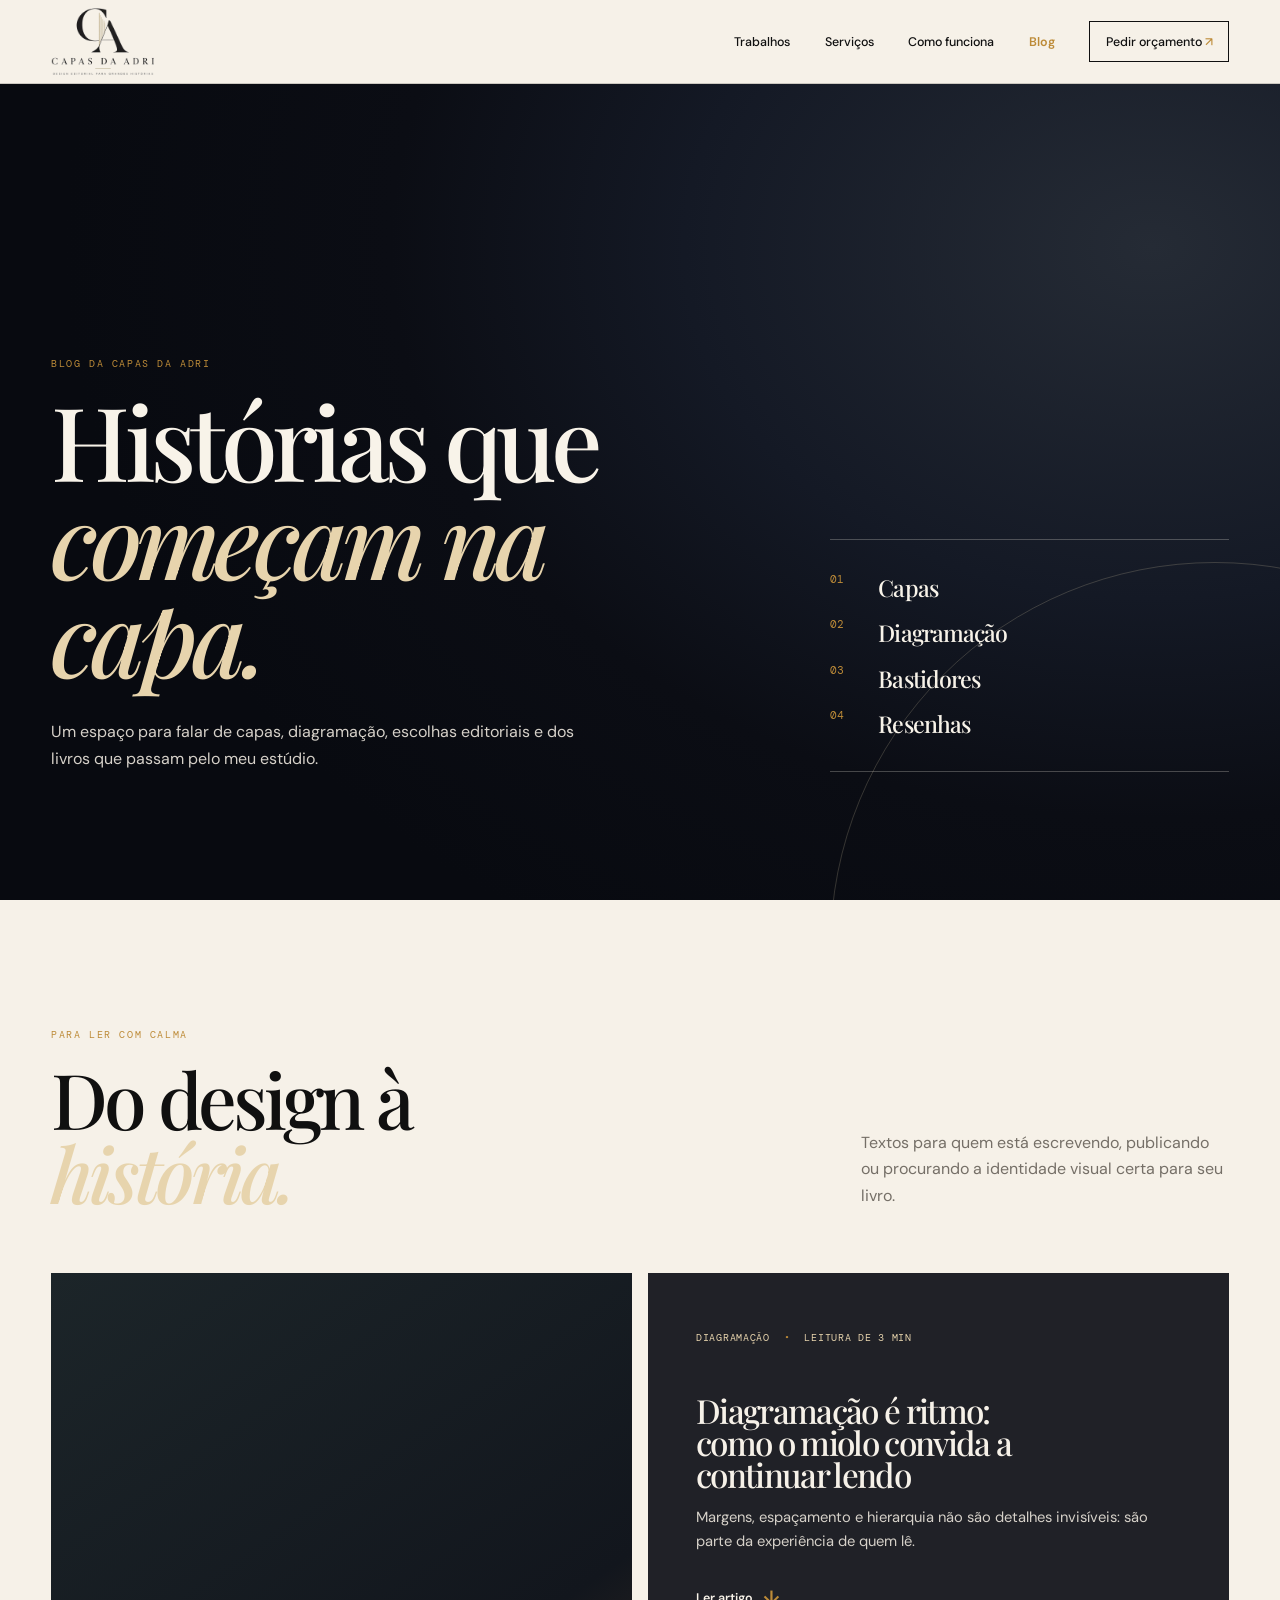
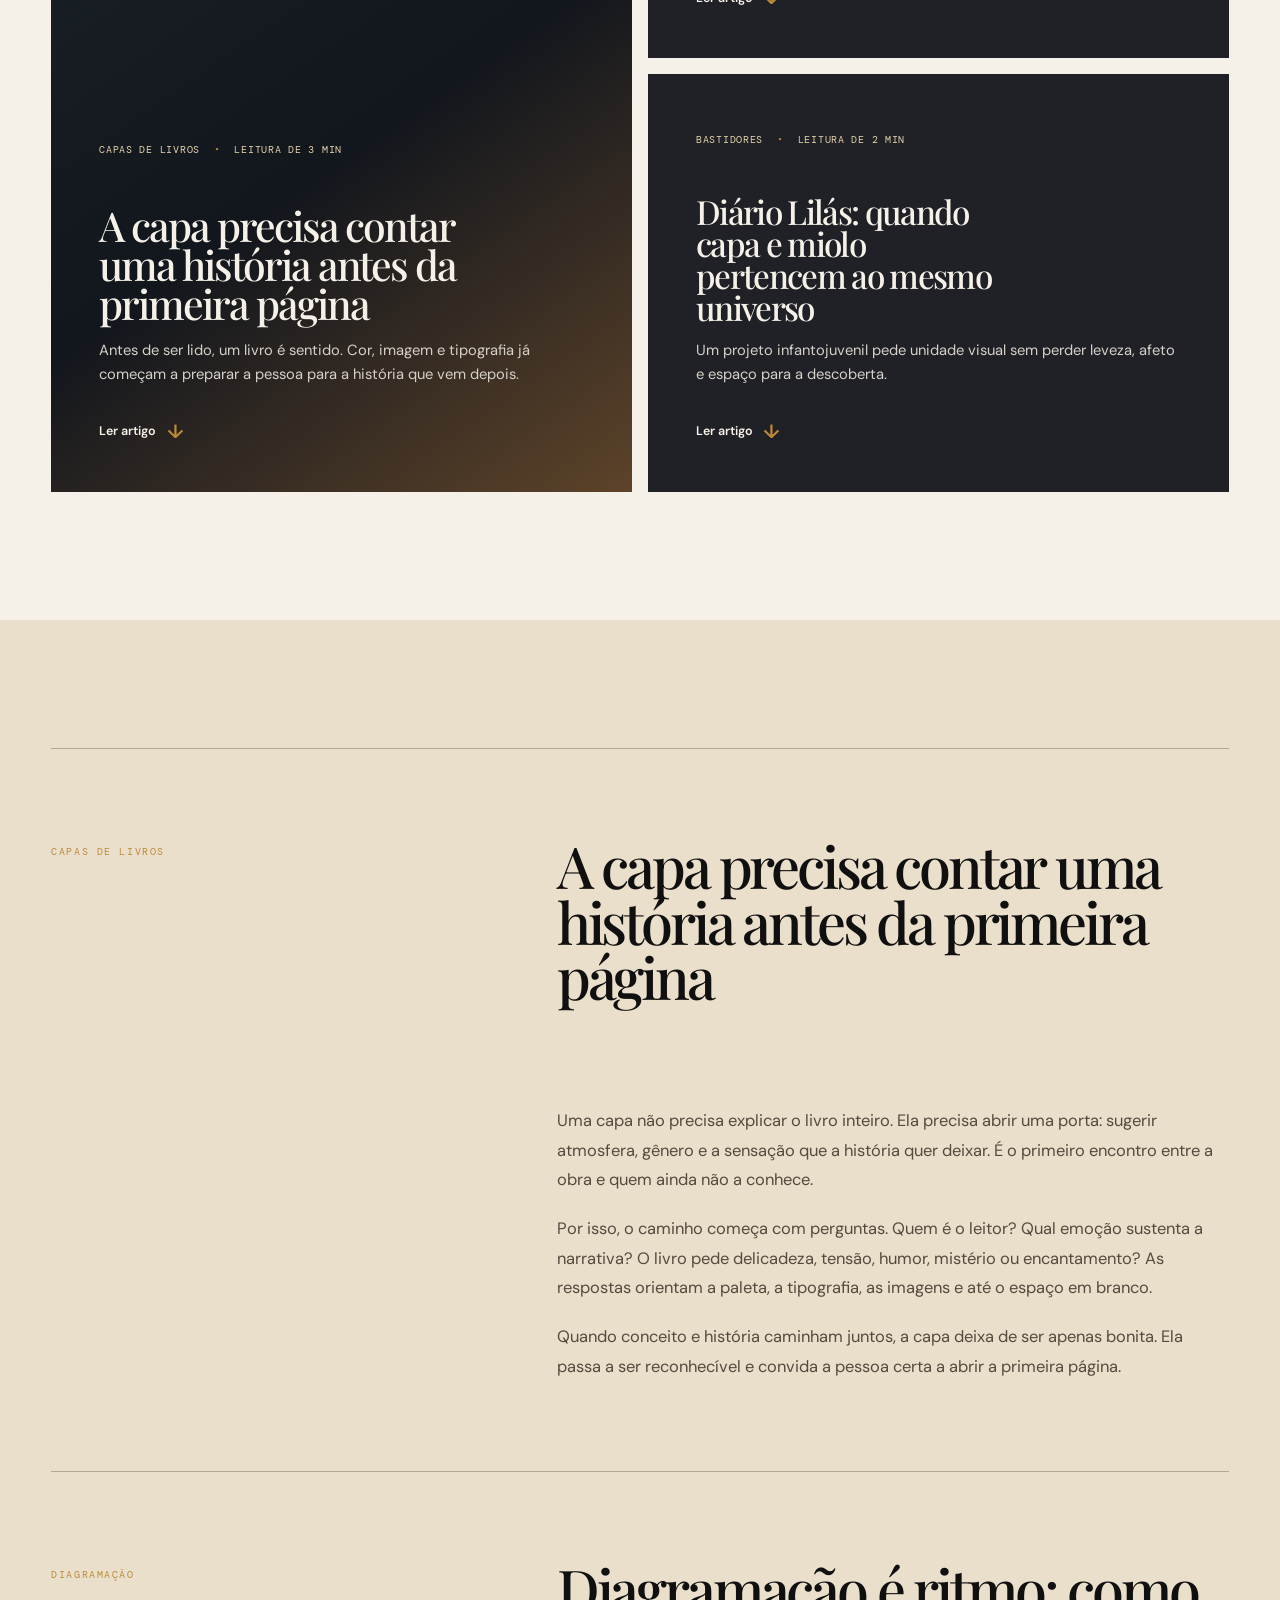
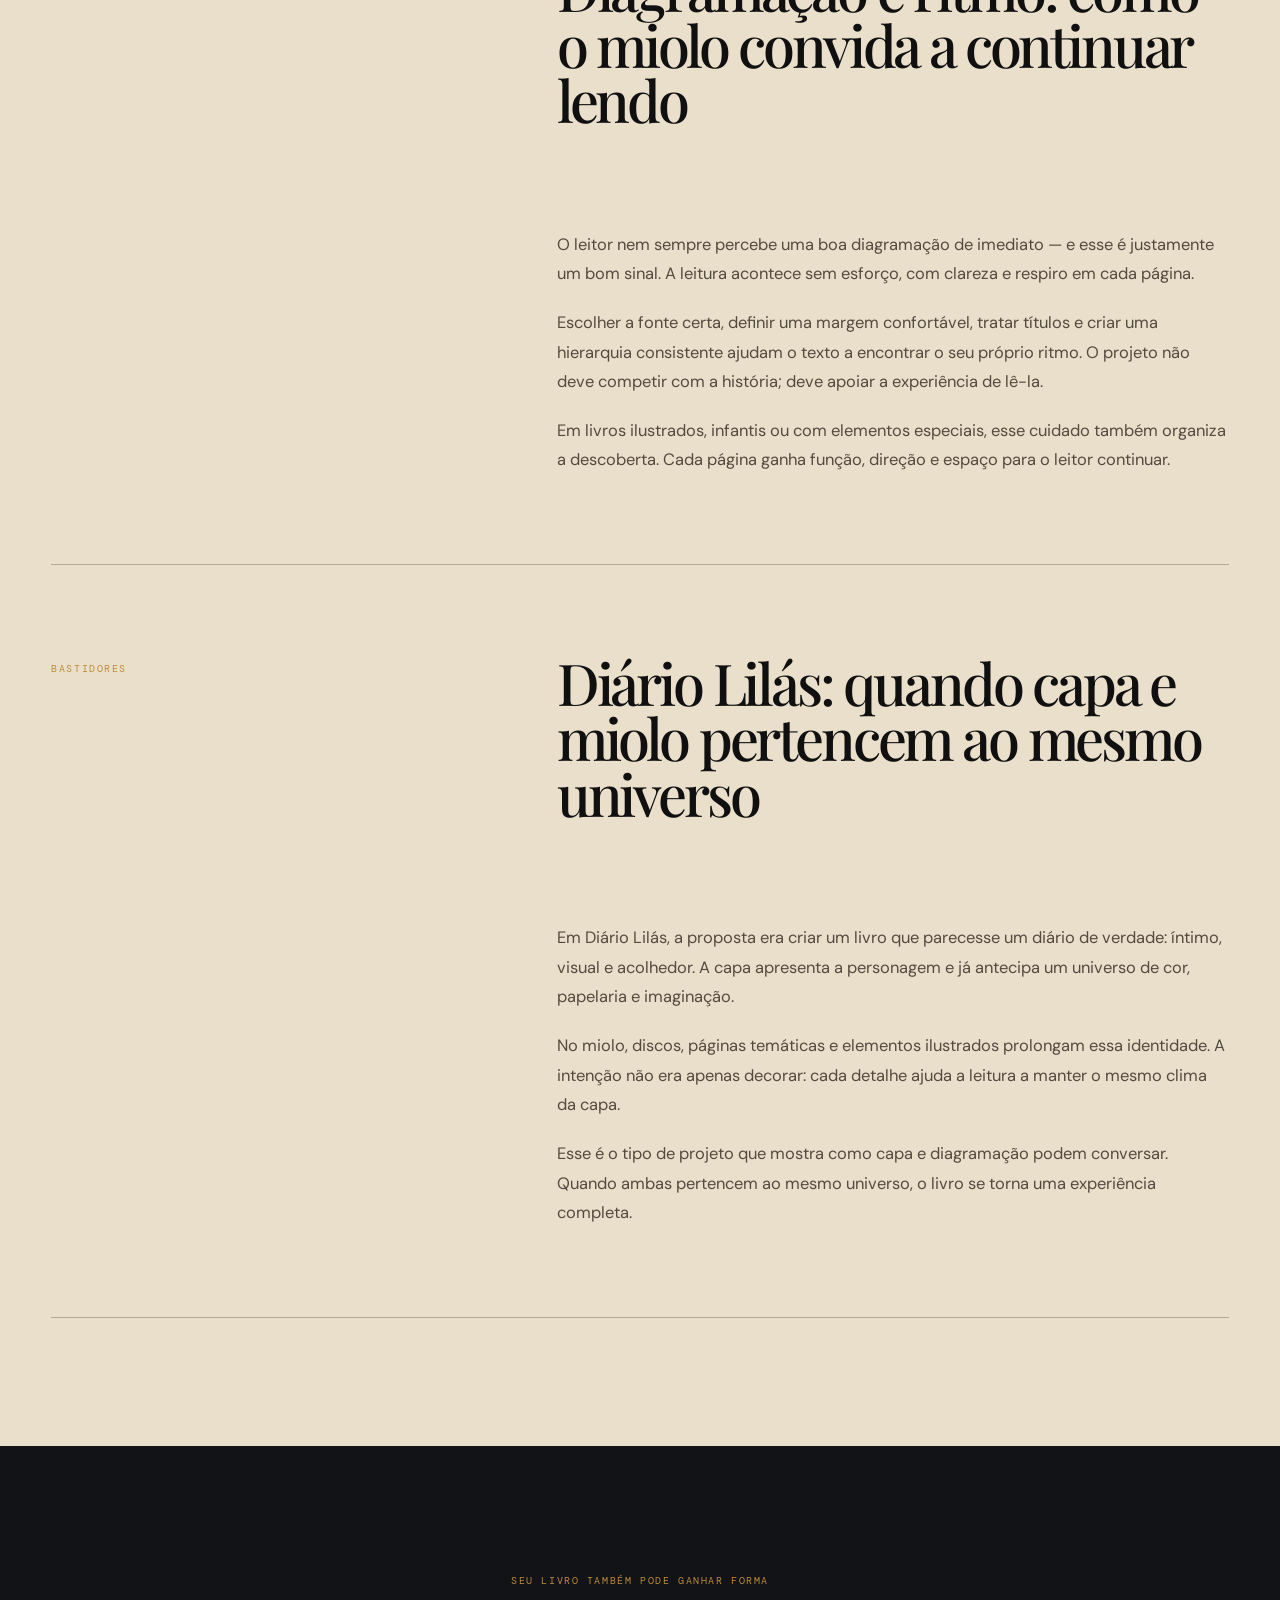
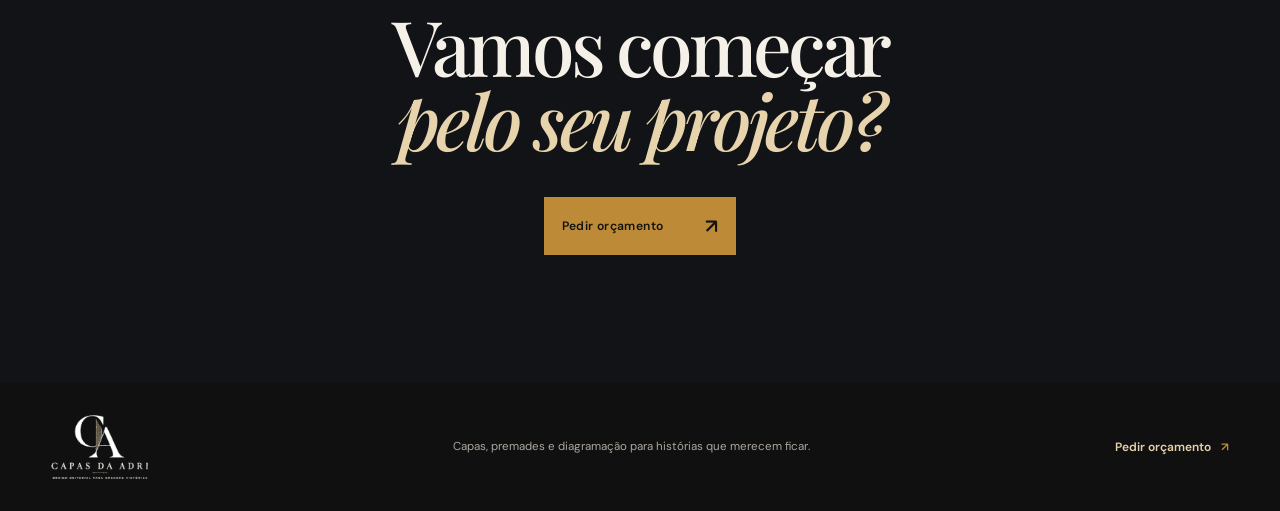
==== blog.html @ 00c47329 "Add files via upload" ====
<!doctype html>
<html lang="pt-BR">
  <head>
    <meta charset="UTF-8" />
    <meta name="viewport" content="width=device-width, initial-scale=1.0" />
    <meta name="description" content="Blog da Capas da Adri: capas de livros, diagramação editorial, bastidores de projetos e leituras para autores independentes." />
    <meta name="robots" content="index,follow,max-image-preview:large" />
    <link rel="canonical" href="https://capas-da-adri-portfolio.adrianevalerioborges.chatgpt.site/blog.html" />
    <meta property="og:type" content="website" />
    <meta property="og:locale" content="pt_BR" />
    <meta property="og:site_name" content="Capas da Adri" />
    <meta property="og:title" content="Blog da Capas da Adri | Capas, diagramação e bastidores" />
    <meta property="og:description" content="Textos sobre design editorial, capas de livros, diagramação e os bastidores de histórias que ganharam forma." />
    <meta property="og:url" content="https://capas-da-adri-portfolio.adrianevalerioborges.chatgpt.site/blog.html" />
    <meta name="theme-color" content="#0B0C11" />
    <title>Blog da Capas da Adri | Capas, diagramação e bastidores</title>
    <link rel="preconnect" href="https://fonts.googleapis.com" />
    <link rel="preconnect" href="https://fonts.gstatic.com" crossorigin />
    <link href="https://fonts.googleapis.com/css2?family=DM+Mono:wght@400;500&family=DM+Sans:opsz,wght@9..40,400;9..40,500;9..40,600&family=Playfair+Display:ital,wght@0,500;0,600;0,700;1,500;1,600&display=swap" rel="stylesheet" />
    <link rel="stylesheet" href="styles.css" />
    <link rel="stylesheet" href="blog.css" />
    <script type="application/ld+json">
      {
        "@context": "https://schema.org",
        "@type": "Blog",
        "name": "Blog da Capas da Adri",
        "url": "https://capas-da-adri-portfolio.adrianevalerioborges.chatgpt.site/blog.html",
        "description": "Capas de livros, diagramação editorial, bastidores e leituras para autores independentes.",
        "blogPost": [
          {"@type": "BlogPosting", "headline": "A capa precisa contar uma história antes da primeira página", "url": "https://capas-da-adri-portfolio.adrianevalerioborges.chatgpt.site/blog.html#artigo-capa"},
          {"@type": "BlogPosting", "headline": "Diagramação é ritmo: como o miolo convida a continuar lendo", "url": "https://capas-da-adri-portfolio.adrianevalerioborges.chatgpt.site/blog.html#artigo-diagramacao"},
          {"@type": "BlogPosting", "headline": "Diário Lilás: quando capa e miolo pertencem ao mesmo universo", "url": "https://capas-da-adri-portfolio.adrianevalerioborges.chatgpt.site/blog.html#artigo-diario-lilas"}
        ]
      }
    </script>
  </head>
  <body>
    <a class="skip-link" href="#conteudo">Ir para o conteúdo</a>
    <header class="site-header">
      <a class="brand brand-logo" href="index.html#inicio" aria-label="Capas da Adri, início"><img src="assets/logo-capas-da-adri.png" alt="Capas da Adri — design editorial para grandes histórias" /></a>
      <button class="menu-toggle" aria-label="Abrir menu" aria-expanded="false">Menu <span></span></button>
      <nav class="main-nav" aria-label="Navegação principal">
        <a href="index.html#trabalhos">Trabalhos</a>
        <a href="index.html#servicos">Serviços</a>
        <a href="index.html#processo">Como funciona</a>
        <a href="blog.html" aria-current="page">Blog</a>
        <a class="nav-cta" href="index.html#orcamento">Pedir orçamento <i>↗</i></a>
      </nav>
    </header>

    <main id="conteudo">
      <section class="blog-hero" aria-labelledby="blog-title">
        <div class="blog-hero-copy">
          <p class="eyebrow">Blog da Capas da Adri</p>
          <h1 id="blog-title">Histórias que<br /><em>começam na capa.</em></h1>
          <p>Um espaço para falar de capas, diagramação, escolhas editoriais e dos livros que passam pelo meu estúdio.</p>
        </div>
        <aside class="blog-note" aria-label="Temas do blog">
          <span>01</span><b>Capas</b>
          <span>02</span><b>Diagramação</b>
          <span>03</span><b>Bastidores</b>
          <span>04</span><b>Resenhas</b>
        </aside>
      </section>

      <section class="post-list" aria-labelledby="leitura-title">
        <div class="blog-section-head">
          <div>
            <p class="eyebrow">Para ler com calma</p>
            <h2 id="leitura-title">Do design à<br /><em>história.</em></h2>
          </div>
          <p>Textos para quem está escrevendo, publicando ou procurando a identidade visual certa para seu livro.</p>
        </div>

        <div class="post-grid">
          <article class="post-card post-card-featured">
            <p class="post-meta">Capas de livros <span>•</span> Leitura de 3 min</p>
            <h3>A capa precisa contar uma história antes da primeira página</h3>
            <p>Antes de ser lido, um livro é sentido. Cor, imagem e tipografia já começam a preparar a pessoa para a história que vem depois.</p>
            <a href="#artigo-capa">Ler artigo <span>↓</span></a>
          </article>
          <article class="post-card">
            <p class="post-meta">Diagramação <span>•</span> Leitura de 3 min</p>
            <h3>Diagramação é ritmo: como o miolo convida a continuar lendo</h3>
            <p>Margens, espaçamento e hierarquia não são detalhes invisíveis: são parte da experiência de quem lê.</p>
            <a href="#artigo-diagramacao">Ler artigo <span>↓</span></a>
          </article>
          <article class="post-card">
            <p class="post-meta">Bastidores <span>•</span> Leitura de 2 min</p>
            <h3>Diário Lilás: quando capa e miolo pertencem ao mesmo universo</h3>
            <p>Um projeto infantojuvenil pede unidade visual sem perder leveza, afeto e espaço para a descoberta.</p>
            <a href="#artigo-diario-lilas">Ler artigo <span>↓</span></a>
          </article>
        </div>
      </section>

      <section class="article-stack" aria-label="Artigos completos">
        <article class="reading-article" id="artigo-capa">
          <p class="eyebrow">Capas de livros</p>
          <h2>A capa precisa contar uma história antes da primeira página</h2>
          <div class="article-body">
            <p>Uma capa não precisa explicar o livro inteiro. Ela precisa abrir uma porta: sugerir atmosfera, gênero e a sensação que a história quer deixar. É o primeiro encontro entre a obra e quem ainda não a conhece.</p>
            <p>Por isso, o caminho começa com perguntas. Quem é o leitor? Qual emoção sustenta a narrativa? O livro pede delicadeza, tensão, humor, mistério ou encantamento? As respostas orientam a paleta, a tipografia, as imagens e até o espaço em branco.</p>
            <p>Quando conceito e história caminham juntos, a capa deixa de ser apenas bonita. Ela passa a ser reconhecível e convida a pessoa certa a abrir a primeira página.</p>
          </div>
        </article>

        <article class="reading-article" id="artigo-diagramacao">
          <p class="eyebrow">Diagramação</p>
          <h2>Diagramação é ritmo: como o miolo convida a continuar lendo</h2>
          <div class="article-body">
            <p>O leitor nem sempre percebe uma boa diagramação de imediato — e esse é justamente um bom sinal. A leitura acontece sem esforço, com clareza e respiro em cada página.</p>
            <p>Escolher a fonte certa, definir uma margem confortável, tratar títulos e criar uma hierarquia consistente ajudam o texto a encontrar o seu próprio ritmo. O projeto não deve competir com a história; deve apoiar a experiência de lê-la.</p>
            <p>Em livros ilustrados, infantis ou com elementos especiais, esse cuidado também organiza a descoberta. Cada página ganha função, direção e espaço para o leitor continuar.</p>
          </div>
        </article>

        <article class="reading-article" id="artigo-diario-lilas">
          <p class="eyebrow">Bastidores</p>
          <h2>Diário Lilás: quando capa e miolo pertencem ao mesmo universo</h2>
          <div class="article-body">
            <p>Em Diário Lilás, a proposta era criar um livro que parecesse um diário de verdade: íntimo, visual e acolhedor. A capa apresenta a personagem e já antecipa um universo de cor, papelaria e imaginação.</p>
            <p>No miolo, discos, páginas temáticas e elementos ilustrados prolongam essa identidade. A intenção não era apenas decorar: cada detalhe ajuda a leitura a manter o mesmo clima da capa.</p>
            <p>Esse é o tipo de projeto que mostra como capa e diagramação podem conversar. Quando ambas pertencem ao mesmo universo, o livro se torna uma experiência completa.</p>
          </div>
        </article>
      </section>

      <section class="blog-cta">
        <p class="eyebrow">Seu livro também pode ganhar forma</p>
        <h2>Vamos começar<br /><em>pelo seu projeto?</em></h2>
        <a class="button button-gold" href="index.html#orcamento">Pedir orçamento <span>↗</span></a>
      </section>
    </main>

    <footer><a class="brand brand-logo brand-logo-footer" href="index.html#inicio" aria-label="Capas da Adri, início"><img src="assets/logo-capas-da-adri-footer.png" alt="Capas da Adri — design editorial para grandes histórias" /></a><p>Capas, premades e diagramação para histórias que merecem ficar.</p><a href="index.html#orcamento">Pedir orçamento <span>↗</span></a></footer>
    <script src="blog.js"></script>
  </body>
</html>
---- styles.css ----
:root{--ink:#101010;--paper:#f6f1e8;--gold:#bd8b38;--gold-pale:#e7d4ad;--muted:#756f67;--line:rgba(16,16,16,.18);--serif:"Playfair Display",Georgia,serif;--sans:"DM Sans",Arial,sans-serif;--mono:"DM Mono",monospace}*{box-sizing:border-box}html{scroll-behavior:smooth}body{margin:0;background:var(--paper);color:var(--ink);font-family:var(--sans)}button,input,textarea,select{font:inherit}button{cursor:pointer}.skip-link{position:fixed;left:1rem;top:-5rem;background:var(--ink);color:#fff;padding:.8rem;z-index:20}.skip-link:focus{top:1rem}.site-header{height:84px;padding:0 clamp(1.25rem,4vw,4.5rem);border-bottom:1px solid var(--line);display:flex;align-items:center;justify-content:space-between;position:relative;z-index:10;background:var(--paper)}.brand{color:inherit;text-decoration:none;display:flex;align-items:center;gap:.75rem;font-size:.76rem;font-weight:600;letter-spacing:.09em;text-transform:uppercase}.brand-mark{font-family:var(--serif);font-size:1.65rem;letter-spacing:-.12em;line-height:1}.brand-mark span{color:var(--gold);font-family:var(--sans);font-size:.65em;vertical-align:middle;margin:0 .03em}.main-nav{display:flex;align-items:center;gap:clamp(1rem,2.7vw,3rem)}.main-nav>a{color:inherit;text-decoration:none;font-size:.78rem;font-weight:500}.main-nav .nav-cta{padding:.7rem .95rem;border:1px solid var(--ink)}.nav-cta i{font-style:normal;color:var(--gold)}.menu-toggle{display:none;border:0;background:none;font-size:.75rem;font-weight:600;letter-spacing:.08em;text-transform:uppercase}.hero{min-height:calc(100vh - 84px);position:relative;display:grid;grid-template-columns:minmax(0,1.03fr) minmax(440px,.97fr);overflow:hidden;background:#1b1b1a;color:#f8f3e9}.hero:before{content:"";position:absolute;width:70vw;height:70vw;border:1px solid rgba(231,212,173,.24);border-radius:50%;right:-27vw;top:-28vw}.hero-copy{padding:clamp(5rem,11vw,10rem) clamp(1.25rem,4vw,4.5rem) 5.5rem;position:relative;z-index:2}.eyebrow{font-family:var(--mono);font-size:.62rem;letter-spacing:.16em;text-transform:uppercase;margin:0 0 1.3rem;color:var(--gold)}h1,h2{font-family:var(--serif);font-weight:500;letter-spacing:-.055em;line-height:.96;margin:0}h1{font-size:clamp(3.4rem,7.2vw,7.7rem)}h1 em,h2 em{font-weight:500;color:var(--gold-pale)}.hero-text{max-width:32rem;line-height:1.65;font-size:1rem;color:#d6d1c9;margin:2.1rem 0}.hero-actions{display:flex;gap:1.5rem;align-items:center;flex-wrap:wrap}.button{display:inline-flex;align-items:center;gap:2.6rem;text-decoration:none;border:0;padding:1rem 1.1rem;font-size:.76rem;font-weight:600;letter-spacing:.03em}.button-gold{background:var(--gold);color:#15130f}.button span{font-size:1.25rem}.text-link{color:inherit;text-decoration:none;font-size:.76rem;font-weight:600}.text-link span{color:var(--gold);padding-left:.55rem}.hero-proof{display:flex;gap:1.25rem;flex-wrap:wrap;position:absolute;bottom:2rem;font-family:var(--mono);font-size:.59rem;color:#aaa39a;text-transform:uppercase;letter-spacing:.06em}.hero-proof span:before{content:"•";color:var(--gold);margin-right:.35rem}.hero-art{position:relative;min-height:600px}.sun-stamp{position:absolute;border:1px solid rgba(231,212,173,.45);color:var(--gold-pale);border-radius:50%;width:9rem;height:9rem;right:12%;top:15%;display:grid;place-content:center;text-align:center;font-family:var(--mono);font-size:.58rem;letter-spacing:.14em;line-height:1.65;transform:rotate(15deg)}.sun-stamp b{color:var(--gold);font-size:1.1rem}.hero-book{width:clamp(155px,18vw,240px);aspect-ratio:2/3.08;position:absolute;box-shadow:20px 28px 40px rgba(0,0,0,.37);padding:1.3rem;display:flex;flex-direction:column;z-index:1}.hero-book b{font-family:var(--serif);font-size:clamp(1.4rem,2.6vw,2.5rem);font-weight:500;line-height:.9;letter-spacing:-.08em}.hero-book b i{font-weight:500}.hero-book small,.hero-book span{font-family:var(--mono);font-size:.42rem;letter-spacing:.08em}.hero-book span{margin-top:auto}.book-hush{right:34%;top:11%;background:linear-gradient(145deg,#5d3e2d,#17110f 55%,#8c6750);color:#eadfce;transform:rotate(9deg);z-index:0}.book-hush b{margin-top:30%}.book-hush i{color:#d7ab72}.book-memory{right:5%;top:27%;background:linear-gradient(#8dd2d5 0 40%,#2d8395 40% 63%,#1d536e 63%);color:#f9f0cf;transform:rotate(-5deg)}.book-memory b{color:#f2bd40;margin-top:13%;font-size:clamp(1.45rem,2.8vw,2.75rem)}.book-memory b:first-line{color:#245a97}.book-lilas{right:46%;top:48%;background:radial-gradient(circle at 80% 16%,#fff8de 0 1%,transparent 1.5%),linear-gradient(135deg,#c693b3,#8c5e8d);color:#fff6e4;transform:rotate(-12deg)}.book-lilas b{margin-top:36%;color:#fff6d3}.book-lilas i{color:#f7d558}.scroll-cue{position:absolute;left:clamp(1.25rem,4vw,4.5rem);bottom:1.8rem;color:#c7c0b6;text-decoration:none;font-family:var(--mono);font-size:.55rem;letter-spacing:.1em}.scroll-cue span{color:var(--gold);font-size:1.15rem;padding-left:.5rem}.gallery-section,.services-section,.process-section,.quote-section{padding:clamp(5rem,10vw,10rem) clamp(1.25rem,4vw,4.5rem)}.section-head{display:flex;justify-content:space-between;gap:2rem;align-items:flex-end;margin-bottom:4rem}.section-head h2,.services-intro h2,.process-section h2,.quote-copy h2{font-size:clamp(3rem,6vw,6.4rem)}.section-head>p{max-width:21rem;line-height:1.55;color:var(--muted);font-size:.92rem;margin:0 1rem 0 0}.filters{display:flex;border-bottom:1px solid var(--line);gap:clamp(1rem,3vw,3rem);overflow-x:auto;margin-bottom:2rem}.filter{border:0;background:transparent;color:#716b63;font-size:.75rem;padding:0 0 1rem;white-space:nowrap;border-bottom:2px solid transparent}.filter span{font-family:var(--mono);font-size:.56rem;margin-left:.4rem;color:var(--gold)}.filter.is-active{color:var(--ink);border-color:var(--gold);font-weight:600}.work-grid{display:grid;grid-template-columns:repeat(3,1fr);gap:clamp(1rem,2vw,2rem)}.work-card{margin:0;min-width:0;transition:opacity .25s,transform .25s}.work-card.hidden{display:none}.work-card.wide{grid-column:span 2}.cover-scene{aspect-ratio:1/.9;position:relative;overflow:hidden;isolation:isolate}.wide .cover-scene{aspect-ratio:1.9/1}.cover-scene:after{content:"";position:absolute;inset:0;background:linear-gradient(110deg,rgba(255,255,255,.12),transparent 30%,rgba(0,0,0,.18));pointer-events:none}.cover-type,.rain-title,.serra-title,.lines-title{position:absolute;z-index:1}.memory-scene{background:linear-gradient(#a4dce2 0 37%,#408da0 38% 55%,#17617b 56%);padding:clamp(1.3rem,4vw,4rem)}.memory-scene:before{content:"";position:absolute;width:110%;height:35%;background:repeating-linear-gradient(175deg,rgba(255,255,255,.3) 0 2px,transparent 2px 13px);left:-4%;top:45%;transform:skewY(-3deg)}.memory-scene .cover-type{top:12%;left:11%;color:#ffc343}.memory-scene strong,.memory-scene em{display:block;font-family:var(--serif);font-size:clamp(2rem,5vw,5.2rem);line-height:.76;letter-spacing:-.07em}.memory-scene strong{color:#296395}.memory-scene em{font-style:italic}.memory-scene small{display:block;margin-top:1rem;color:#fff6d5;font-family:var(--mono);font-size:.43rem;letter-spacing:.1em}.lilas-scene{background:linear-gradient(145deg,#d6b5ca,#b97ca8 50%,#795376);color:#fff8dd}.lilas-scene .cover-type{top:34%;left:10%}.lilas-scene strong,.lilas-scene em{display:block;font-family:var(--serif);font-size:clamp(2rem,4.2vw,3.8rem);line-height:.75;letter-spacing:-.07em}.lilas-scene em{color:#f4d75b}.lilas-scene small{display:block;font-family:var(--mono);font-size:.42rem;margin-top:.9rem;letter-spacing:.07em}.flower{position:absolute;color:#f7e4b1;font-size:clamp(3rem,7vw,7rem);z-index:0}.f1{right:4%;top:5%;transform:rotate(24deg)}.f2{left:-5%;bottom:-12%;color:#dfb7dc}.rain-scene{background:radial-gradient(circle at 72% 18%,#d9b77d 0 1%,transparent 28%),linear-gradient(150deg,#112c30,#395d59 50%,#0c1d26);color:#f6ebd0}.rain-scene:before{content:"";position:absolute;inset:-30% 20% -10%;background:repeating-linear-gradient(105deg,transparent 0 10px,rgba(212,233,225,.3) 11px 12px,transparent 13px 20px);transform:rotate(12deg)}.rain-title{left:11%;top:36%;font-family:var(--serif);font-size:clamp(2rem,4vw,3.9rem);line-height:.78;letter-spacing:-.07em}.rain-title i{color:#d5ad65}.rain-title small,.serra-title small,.lines-title small{display:block;font-family:var(--mono);font-size:.42rem;letter-spacing:.1em;margin-top:1rem}.serra-scene{background:linear-gradient(#e2a06c,#c87361 45%,#80455d);color:#fae5be}.mountain{position:absolute;bottom:-11%;width:85%;height:67%;background:#382b41;clip-path:polygon(0 100%,53% 0,100% 100%)}.m1{left:-26%}.m2{right:-23%;height:59%;background:#543148}.serra-title{left:10%;top:17%;font-family:var(--serif);font-size:clamp(2rem,4vw,3.9rem);line-height:.79;letter-spacing:-.07em}.serra-title i{color:#f6c65a}.pages-scene{background:#d5cab9;padding:13% 9%;display:flex;gap:4%;align-items:center}.page{background:#f9f7f0;box-shadow:0 10px 20px rgba(65,51,37,.2);height:77%;width:48%;padding:12%;position:relative;z-index:1}.page:after{content:"";position:absolute;left:12%;right:12%;bottom:12%;height:1px;background:#c8bda9;box-shadow:0 -14px #d7cebe,0 -28px #d7cebe,0 -42px #d7cebe}.page-one b{font-family:var(--serif);font-size:clamp(1.7rem,3.3vw,3.2rem);color:var(--gold)}.page-one span{font-family:var(--serif);font-size:clamp(1rem,2vw,1.8rem);display:block;margin-top:1rem;line-height:.9}.page-two{transform:translateY(7%);display:flex;flex-direction:column}.page-two i{font-family:var(--serif);font-size:clamp(.9rem,1.7vw,1.4rem);line-height:1.1}.page-two small{margin-top:auto;font-family:var(--mono);font-size:.38rem;letter-spacing:.1em}.lines-scene{background:#e7d8ce;color:#5b2630}.lines-scene:before{content:"";position:absolute;inset:0;background:repeating-linear-gradient(0deg,transparent 0 24px,rgba(107,53,62,.28) 25px 26px);transform:rotate(-7deg) scale(1.2)}.line-bloom{position:absolute;right:7%;top:4%;font-size:clamp(5rem,11vw,10rem);z-index:1;color:#c08b8d}.lines-title{left:11%;top:34%;font-family:var(--serif);font-size:clamp(2rem,4vw,3.9rem);line-height:.76;letter-spacing:-.07em}.lines-title i{color:#a15e65}.work-meta{display:flex;justify-content:space-between;gap:1rem;padding:.95rem 0 0}.work-meta span{font-family:var(--mono);font-size:.55rem;text-transform:uppercase;letter-spacing:.08em;color:var(--gold)}.work-meta h3{font-family:var(--serif);font-size:1.32rem;font-weight:500;letter-spacing:-.04em;margin:.35rem 0 0}.round-arrow{border:1px solid var(--line);border-radius:50%;background:transparent;width:2.25rem;height:2.25rem;font-size:1rem;transition:.2s}.work-card:hover .round-arrow{background:var(--gold);border-color:var(--gold);transform:translate(2px,-2px)}.services-section{background:#201f1d;color:#f6f1e8;display:grid;grid-template-columns:.86fr 1.14fr;gap:clamp(3rem,8vw,9rem)}.services-intro>p:last-child{max-width:22rem;line-height:1.65;color:#c4bdb3}.service-list{border-top:1px solid rgba(246,241,232,.25)}.service-item{border-bottom:1px solid rgba(246,241,232,.25)}.service-toggle{width:100%;display:grid;grid-template-columns:2.5rem 1fr 2rem;gap:1rem;align-items:center;text-align:left;padding:1.8rem 0;background:transparent;border:0;color:inherit}.service-number{font-family:var(--mono);font-size:.6rem;color:var(--gold)}.service-toggle b{display:block;font-family:var(--serif);font-size:clamp(1.5rem,2.5vw,2.4rem);font-weight:500;letter-spacing:-.05em}.service-toggle small{display:block;color:#aaa39a;font-size:.76rem;margin-top:.35rem}.service-toggle i{font-style:normal;font-size:1.5rem;color:var(--gold);justify-self:end;transition:transform .25s}.is-open .service-toggle i{transform:rotate(45deg)}.service-detail{display:grid;grid-template-columns:1fr auto;gap:2rem;padding:0 0 1.8rem 3.5rem;max-height:0;overflow:hidden;opacity:0;transition:max-height .35s,opacity .3s,padding .3s}.is-open .service-detail{max-height:180px;opacity:1}.service-detail p{margin:0;line-height:1.55;color:#c4bdb3;font-size:.85rem}.service-detail a{color:var(--gold-pale);font-size:.73rem;font-weight:600;text-decoration:none;white-space:nowrap}.process-section{background:var(--gold-pale)}.process-section h2 em{color:#775426}.process-list{list-style:none;margin:4rem 0 0;padding:0;display:grid;grid-template-columns:repeat(4,1fr);border-top:1px solid rgba(61,41,18,.35)}.process-list li{padding:1.4rem 1.2rem 0 0;min-height:14rem;border-right:1px solid rgba(61,41,18,.25)}.process-list li:not(:first-child){padding-left:1.2rem}.process-list li:last-child{border-right:0}.process-list span{font-family:var(--mono);font-size:.58rem;color:#805d2e}.process-list b{display:block;font-family:var(--serif);font-size:1.45rem;font-weight:500;letter-spacing:-.04em;margin:2.7rem 0 .65rem}.process-list p{font-size:.8rem;line-height:1.55;margin:0;max-width:13rem;color:#5e4c38}.quote-section{display:grid;grid-template-columns:.9fr 1.1fr;gap:clamp(3rem,10vw,10rem)}.quote-copy>p:not(.eyebrow){max-width:23rem;line-height:1.65;color:var(--muted)}.direct-note{margin-top:3rem;border-top:1px solid var(--line);border-bottom:1px solid var(--line);padding:1.1rem 0;display:flex;align-items:center;gap:.75rem;width:min(100%,22rem)}.direct-note>span{color:var(--gold);font-family:var(--serif);font-size:2rem}.direct-note b,.direct-note small{display:block}.direct-note b{font-size:.8rem}.direct-note small{font-family:var(--mono);font-size:.57rem;color:var(--muted);margin-top:.2rem}.quote-form{display:grid;grid-template-columns:1fr 1fr;gap:1.35rem}.quote-form label{font-size:.68rem;font-weight:600;letter-spacing:.04em}.quote-form label:nth-of-type(3),.quote-form label:nth-of-type(4),.quote-form button,.form-helper{grid-column:1/-1}.quote-form input,.quote-form textarea,.quote-form select{display:block;width:100%;margin-top:.5rem;border:0;border-bottom:1px solid var(--line);background:transparent;padding:.7rem 0;color:var(--ink);outline-color:var(--gold)}.quote-form textarea{resize:vertical}.quote-form .button{justify-content:space-between;margin-top:.7rem}.form-helper{font-family:var(--mono);font-size:.57rem;color:var(--muted);margin:0}footer{background:#101010;color:#f6f1e8;padding:2rem clamp(1.25rem,4vw,4.5rem);display:flex;align-items:center;justify-content:space-between;gap:1.5rem}footer p{font-size:.72rem;color:#aca69e;margin:0;text-align:center}footer>a:last-child{color:var(--gold-pale);font-size:.75rem;text-decoration:none;font-weight:600}footer>a:last-child span{color:var(--gold);margin-left:.4rem}.work-modal{width:min(800px,calc(100vw - 2rem));padding:0;border:0;background:var(--paper);color:var(--ink);grid-template-columns:1fr 1fr;box-shadow:0 30px 90px rgba(0,0,0,.45)}.work-modal[open]{display:grid}.work-modal::backdrop{background:rgba(12,11,10,.72);backdrop-filter:blur(3px)}#modalArt{min-height:470px}.modal-copy{padding:clamp(2rem,5vw,4rem);display:flex;flex-direction:column;align-items:flex-start;justify-content:center}.modal-copy h2{font-size:clamp(2.5rem,5vw,4rem)}.modal-copy>p:not(.eyebrow){line-height:1.6;color:var(--muted);font-size:.88rem}.modal-copy .button{margin-top:1rem}.modal-close{position:absolute;right:.65rem;top:.4rem;border:0;background:transparent;font-size:2rem;z-index:2}.toast{position:fixed;right:1.2rem;bottom:1.2rem;background:#171512;color:#fff;padding:1rem 1.2rem;box-shadow:0 12px 30px rgba(0,0,0,.22);font-size:.78rem;transform:translateY(150%);transition:transform .3s;z-index:30}.toast.show{transform:translateY(0)}
@media (max-width:800px){.site-header{height:68px}.menu-toggle{display:block}.menu-toggle span{display:inline-block;width:1.1rem;height:1px;background:currentColor;margin-left:.4rem;vertical-align:middle}.main-nav{position:absolute;top:68px;left:0;right:0;padding:1.2rem;background:var(--paper);display:none;flex-direction:column;align-items:stretch;gap:1rem;border-bottom:1px solid var(--line)}.main-nav.is-open{display:flex}.hero{grid-template-columns:1fr;min-height:auto}.hero-copy{padding-top:4.5rem;min-height:530px}.hero-art{min-height:390px;order:-1}.hero-book{width:145px}.book-hush{top:8%;right:43%}.book-memory{right:8%;top:19%}.book-lilas{right:54%;top:45%}.sun-stamp{width:6.4rem;height:6.4rem;font-size:.42rem;right:10%;top:4%}.scroll-cue{display:none}.hero-proof{bottom:1.5rem}.section-head,.services-section,.quote-section{grid-template-columns:1fr;display:grid}.section-head{align-items:start}.section-head>p{margin:0}.work-grid{grid-template-columns:repeat(2,1fr)}.work-card.wide{grid-column:span 2}.services-section{gap:3.5rem}.process-list{grid-template-columns:1fr 1fr}.process-list li:nth-child(2){border-right:0}.process-list li:nth-child(n+3){border-top:1px solid rgba(61,41,18,.25);padding-top:1.4rem}.process-list b{margin-top:1.8rem}.work-modal{grid-template-columns:1fr}.work-modal #modalArt{min-height:260px}.work-modal .modal-copy{padding:2rem}.modal-close{color:#fff;text-shadow:0 1px 5px #000}}
@media (max-width:480px){.brand>span:last-child{font-size:.63rem}.hero-copy{min-height:510px}.hero-text{font-size:.9rem}.hero-art{min-height:330px}.hero-book{width:118px;padding:.8rem}.book-memory{right:6%;top:20%}.book-lilas{right:55%;top:49%}.book-hush{right:42%}.hero-book b{font-size:1.2rem}.gallery-section,.services-section,.process-section,.quote-section{padding-top:4rem;padding-bottom:4rem}.work-grid{gap:1.2rem}.work-card{grid-column:span 2}.work-card.wide{grid-column:span 2}.cover-scene{aspect-ratio:1.18/1}.wide .cover-scene{aspect-ratio:1.18/1}.service-detail{grid-template-columns:1fr;padding-left:0;gap:1rem}.quote-form{grid-template-columns:1fr}.quote-form label{grid-column:1/-1}.process-list{grid-template-columns:1fr}.process-list li{border-right:0;border-bottom:1px solid rgba(61,41,18,.25);min-height:auto;padding:1.3rem 0}.process-list li:not(:first-child){padding-left:0}.process-list li:last-child{border-bottom:0}.process-list b{margin:1rem 0 .5rem}footer{flex-wrap:wrap}footer p{text-align:left;order:3;width:100%}}

/* Portfolio with real cover and layout artwork */
.hero-art{perspective:1400px}.hero-shelf{position:absolute;left:4%;right:2%;bottom:8%;height:24px;background:linear-gradient(180deg,#8b6a42 0,#2b2118 26%,#0c0b0a 100%);transform:skewX(-8deg);box-shadow:0 30px 22px rgba(0,0,0,.72),inset 0 2px rgba(255,237,192,.32);z-index:0}.hero-real-book{position:absolute;bottom:calc(8% + 22px);overflow:visible;transform-style:preserve-3d;filter:drop-shadow(14px 22px 11px rgba(0,0,0,.64));z-index:2}.hero-real-book:after{content:"";position:absolute;inset:8px -10px -10px 8px;background:linear-gradient(140deg,#25211d,#090909);z-index:-2;box-shadow:9px 12px 0 rgba(0,0,0,.42)}.hero-real-book img{position:relative;z-index:2;width:100%;height:100%;display:block;object-fit:fill;box-shadow:inset -8px 0 rgba(0,0,0,.16),inset 0 -4px rgba(0,0,0,.11)}.book-spine{position:absolute;z-index:1;left:-9px;top:6px;bottom:5px;width:11px;background:linear-gradient(90deg,#090909,#4b4641 55%,#151414);border-left:1px solid rgba(255,255,255,.16);transform:skewY(-11deg);transform-origin:right}.book-pages{position:absolute;z-index:1;right:-8px;top:7px;bottom:4px;width:9px;background:repeating-linear-gradient(0deg,#d9d2c3 0 2px,#b5ac9d 2px 3px);transform:skewY(-12deg);box-shadow:2px 0 3px rgba(0,0,0,.45)}.hero-cover-one{width:clamp(165px,20vw,280px);aspect-ratio:1/1;left:6%;transform:rotate(-8deg);z-index:2}.hero-cover-two{width:clamp(138px,16vw,210px);aspect-ratio:5/8;right:5%;transform:rotate(5deg);z-index:4}.hero-cover-three{width:clamp(145px,16vw,220px);aspect-ratio:1380/2048;left:39%;transform:rotate(-3deg);z-index:3}.cover-photo,.layout-photo{position:relative;overflow:hidden;background:#17191c}.cover-photo{aspect-ratio:1.22/1}.layout-photo{aspect-ratio:4/3}.cover-photo img,.layout-photo img{display:block;width:100%;height:100%;object-fit:cover;object-position:center;transition:transform .45s ease}.work-card:hover .cover-photo img,.work-card:hover .layout-photo img{transform:scale(1.035)}.work-modal .cover-photo,.work-modal .layout-photo{width:100%;height:100%;aspect-ratio:auto}.work-modal .cover-photo img,.work-modal .layout-photo img{height:100%;object-fit:cover}
.brand-logo{gap:0}.brand-logo img{display:block;height:68px;width:auto;max-width:150px;object-fit:contain}.brand-logo-footer{background:transparent;padding:0}.brand-logo-footer img{height:64px;max-width:112px}.direct-note a{color:inherit;text-decoration:none}.direct-note a:hover{text-decoration:underline}
@media (max-width:800px){.hero-shelf{left:5%;right:4%;height:20px}.hero-cover-one{width:155px;left:7%}.hero-cover-two{width:122px;right:6%}.hero-cover-three{width:116px;left:40%}.brand-logo img{height:52px;max-width:112px}.brand-logo-footer img{height:54px}}
@media (max-width:480px){.hero-art{min-height:360px}.hero-shelf{bottom:8%;height:18px}.hero-real-book{bottom:calc(8% + 16px)}.hero-cover-one{width:130px;left:4%}.hero-cover-two{width:102px;right:3%}.hero-cover-three{width:94px;left:40%}.cover-photo{aspect-ratio:1.18/1}.layout-photo{aspect-ratio:4/3}}

/* Hero supplied by the studio: real book mockup, without cropping or simulated covers. */
.hero-art-mockup{display:grid;place-items:end center;overflow:hidden;background:#1b1b1a}.hero-mockup{display:block;width:100%;height:100%;max-width:690px;object-fit:cover;object-position:center bottom}.hero-art-mockup .sun-stamp,.hero-art-mockup .hero-shelf,.hero-art-mockup .hero-real-book{display:none}@media (max-width:800px){.hero-art-mockup{order:0;min-height:520px}.hero-mockup{max-width:500px}}@media (max-width:480px){.hero-art-mockup{min-height:410px}.hero-mockup{max-width:360px;object-fit:contain}}

/* Rotating book showcase */
.sr-only{position:absolute;width:1px;height:1px;padding:0;margin:-1px;overflow:hidden;clip:rect(0,0,0,0);white-space:nowrap;border:0}.hero-art-mockup{display:block;isolation:isolate}.hero-carousel-slides{position:absolute;inset:0}.hero-carousel-slide{position:absolute;inset:0;margin:0;display:grid;place-items:center;opacity:0;visibility:hidden;pointer-events:none;transition:opacity .7s ease,visibility 0s linear .7s;background:#1b1b1a}.hero-carousel-slide.is-active{z-index:1;opacity:1;visibility:visible;pointer-events:auto;transition:opacity .7s ease}.hero-carousel-image{display:block;width:100%;height:100%;object-fit:cover;object-position:center bottom}.hero-carousel-slide--pair .hero-carousel-image{max-width:690px}.hero-carousel-controls{position:absolute;z-index:3;left:50%;bottom:clamp(1rem,2.5vw,2rem);transform:translateX(-50%);display:flex;align-items:center;gap:.55rem;padding:.35rem .5rem;border:1px solid rgba(246,241,232,.18);border-radius:999px;background:rgba(16,16,16,.34);backdrop-filter:blur(8px)}.hero-carousel-arrow,.hero-carousel-dot{border:0;background:transparent;color:#f6f1e8}.hero-carousel-arrow{width:1.55rem;height:1.55rem;border-radius:50%;font-size:1rem;line-height:1}.hero-carousel-arrow:hover,.hero-carousel-arrow:focus-visible{background:rgba(246,241,232,.16);outline:none}.hero-carousel-dots{display:flex;align-items:center;gap:.3rem}.hero-carousel-dot{width:.5rem;height:.5rem;padding:0;border-radius:999px;background:rgba(246,241,232,.42);transition:width .25s,background .25s}.hero-carousel-dot[aria-current="true"]{width:1.3rem;background:var(--gold)}.hero-carousel-dot:focus-visible{outline:2px solid var(--gold-pale);outline-offset:3px}@media (max-width:800px){.hero-carousel-slide--pair .hero-carousel-image{max-width:500px}}@media (max-width:480px){.hero-carousel-slide--pair .hero-carousel-image{max-width:360px;object-fit:contain}.hero-carousel-controls{bottom:.9rem}.hero-carousel-dots{gap:.22rem}.hero-carousel-dot{width:.4rem;height:.4rem}.hero-carousel-dot[aria-current="true"]{width:1rem}}@media (prefers-reduced-motion:reduce){.hero-carousel-slide,.hero-carousel-slide.is-active{transition:none}.hero-carousel-dot{transition:none}}

/* Keep the text area on the same dark, softly lit stage as the supplied mockups. */
.hero-copy{display:flex;flex-direction:column;padding-bottom:clamp(7.5rem,10vw,10rem)}
.hero-proof{position:static;margin-top:clamp(2.25rem,5vw,4.5rem);max-width:100%;padding-top:.8rem}
.scroll-cue{left:auto;right:clamp(1.25rem,4vw,4.5rem);bottom:.35rem;z-index:4}
@media (max-width:800px){.hero-copy{padding-bottom:4.5rem}.hero-proof{margin-top:2rem}}
---- blog.css ----
.main-nav a[aria-current="page"]{color:var(--gold);font-weight:600}
.blog-hero{min-height:calc(100vh - 84px);padding:clamp(5rem,10vw,9rem) clamp(1.25rem,4vw,4.5rem);display:grid;grid-template-columns:minmax(0,1.25fr) minmax(15rem,.75fr);align-items:end;gap:clamp(3rem,9vw,10rem);position:relative;overflow:hidden;color:#f8f3e9;background:radial-gradient(ellipse 85% 100% at 90% 20%,#252b35 0%,#141925 43%,#0b0d14 70%,#080a10 100%)}
.blog-hero:before{content:"";position:absolute;width:min(48rem,75vw);aspect-ratio:1;border:1px solid rgba(231,212,173,.2);border-radius:50%;right:-20rem;bottom:-27rem}.blog-hero-copy,.blog-note{position:relative;z-index:1}.blog-hero h1{font-size:clamp(3.8rem,8vw,8.8rem);max-width:13ch}.blog-hero h1 em{color:var(--gold-pale)}.blog-hero-copy>p:last-child{max-width:34rem;margin:2rem 0 0;line-height:1.7;color:#d6d1c9;font-size:1rem}.blog-note{display:grid;grid-template-columns:2rem 1fr;gap:.9rem 1rem;align-content:end;padding:2rem 0;border-top:1px solid rgba(246,241,232,.25);border-bottom:1px solid rgba(246,241,232,.25)}.blog-note span{font-family:var(--mono);font-size:.7rem;color:var(--gold)}.blog-note b{font-family:var(--serif);font-size:1.45rem;font-weight:500;letter-spacing:-.04em}.post-list,.article-stack,.blog-cta{padding:clamp(5rem,10vw,10rem) clamp(1.25rem,4vw,4.5rem)}.post-list{background:var(--paper)}.blog-section-head{display:flex;align-items:end;justify-content:space-between;gap:2rem;margin-bottom:4rem}.blog-section-head h2,.blog-cta h2{font-size:clamp(3rem,6vw,6.4rem)}.blog-section-head>p{max-width:23rem;line-height:1.65;color:var(--muted);margin:0}.post-grid{display:grid;grid-template-columns:repeat(2,minmax(0,1fr));gap:1rem}.post-card{min-height:22rem;padding:clamp(1.5rem,4vw,3rem);display:flex;flex-direction:column;justify-content:flex-end;background:#202127;color:#f6f1e8}.post-card-featured{grid-row:span 2;min-height:45rem;background:linear-gradient(145deg,#1c2529,#12161d 56%,#5d4329)}.post-meta{margin:0 0:auto;font-family:var(--mono);font-size:.64rem;letter-spacing:.07em;text-transform:uppercase;color:var(--gold-pale)}.post-meta span{color:var(--gold);padding:0 .45rem}.post-card h3{max-width:16ch;margin:2.5rem 0 .9rem;font-family:var(--serif);font-size:clamp(1.9rem,3.2vw,3.25rem);font-weight:500;letter-spacing:-.05em;line-height:.96}.post-card:not(.post-card-featured) h3{font-size:clamp(1.7rem,2.6vw,2.55rem)}.post-card>p:not(.post-meta){max-width:31rem;margin:0;line-height:1.65;color:#d6d1c9;font-size:.92rem}.post-card a{display:inline-flex;gap:.65rem;align-items:center;width:max-content;margin-top:2rem;color:#f8f3e9;text-decoration:none;font-size:.78rem;font-weight:600}.post-card a span{color:var(--gold);font-size:1.2rem}.article-stack{background:#e9dfcb}.reading-article{display:grid;grid-template-columns:minmax(14rem,.75fr) minmax(0,1.25fr);gap:clamp(2rem,8vw,9rem);padding:clamp(3rem,7vw,6.5rem) 0;border-top:1px solid rgba(61,41,18,.3)}.reading-article:last-child{border-bottom:1px solid rgba(61,41,18,.3)}.reading-article .eyebrow{margin-top:.45rem}.reading-article h2{font-size:clamp(2.35rem,4.5vw,4.7rem);align-self:start}.article-body{grid-column:2;max-width:43rem}.article-body p{margin:0 0 1.25rem;line-height:1.78;color:#554a3f;font-size:1.03rem}.article-body p:last-child{margin-bottom:0}.blog-cta{background:#121317;color:#f6f1e8;text-align:center}.blog-cta .eyebrow{margin-bottom:1.4rem}.blog-cta h2{margin-bottom:2.5rem}.blog-cta h2 em{color:var(--gold-pale)}.blog-cta .button{margin:auto}.blog-cta .button-gold{color:#15130f}@media (max-width:800px){.blog-hero{min-height:auto;grid-template-columns:1fr;padding-top:4.5rem}.blog-hero h1{font-size:clamp(3.6rem,12vw,6.2rem)}.blog-note{max-width:30rem}.blog-section-head{display:grid;align-items:start}.post-grid{grid-template-columns:1fr}.post-card,.post-card-featured{min-height:25rem;grid-row:auto}.reading-article{grid-template-columns:1fr;gap:1.5rem}.article-body{grid-column:auto}.blog-section-head>p{margin:0}}@media (max-width:480px){.blog-hero{padding-bottom:4.5rem}.blog-note{grid-template-columns:1.6rem 1fr}.post-card,.post-card-featured{min-height:23rem;padding:1.5rem}.post-card h3{font-size:2.35rem}.post-card:not(.post-card-featured) h3{font-size:2rem}.article-body p{font-size:1rem}}
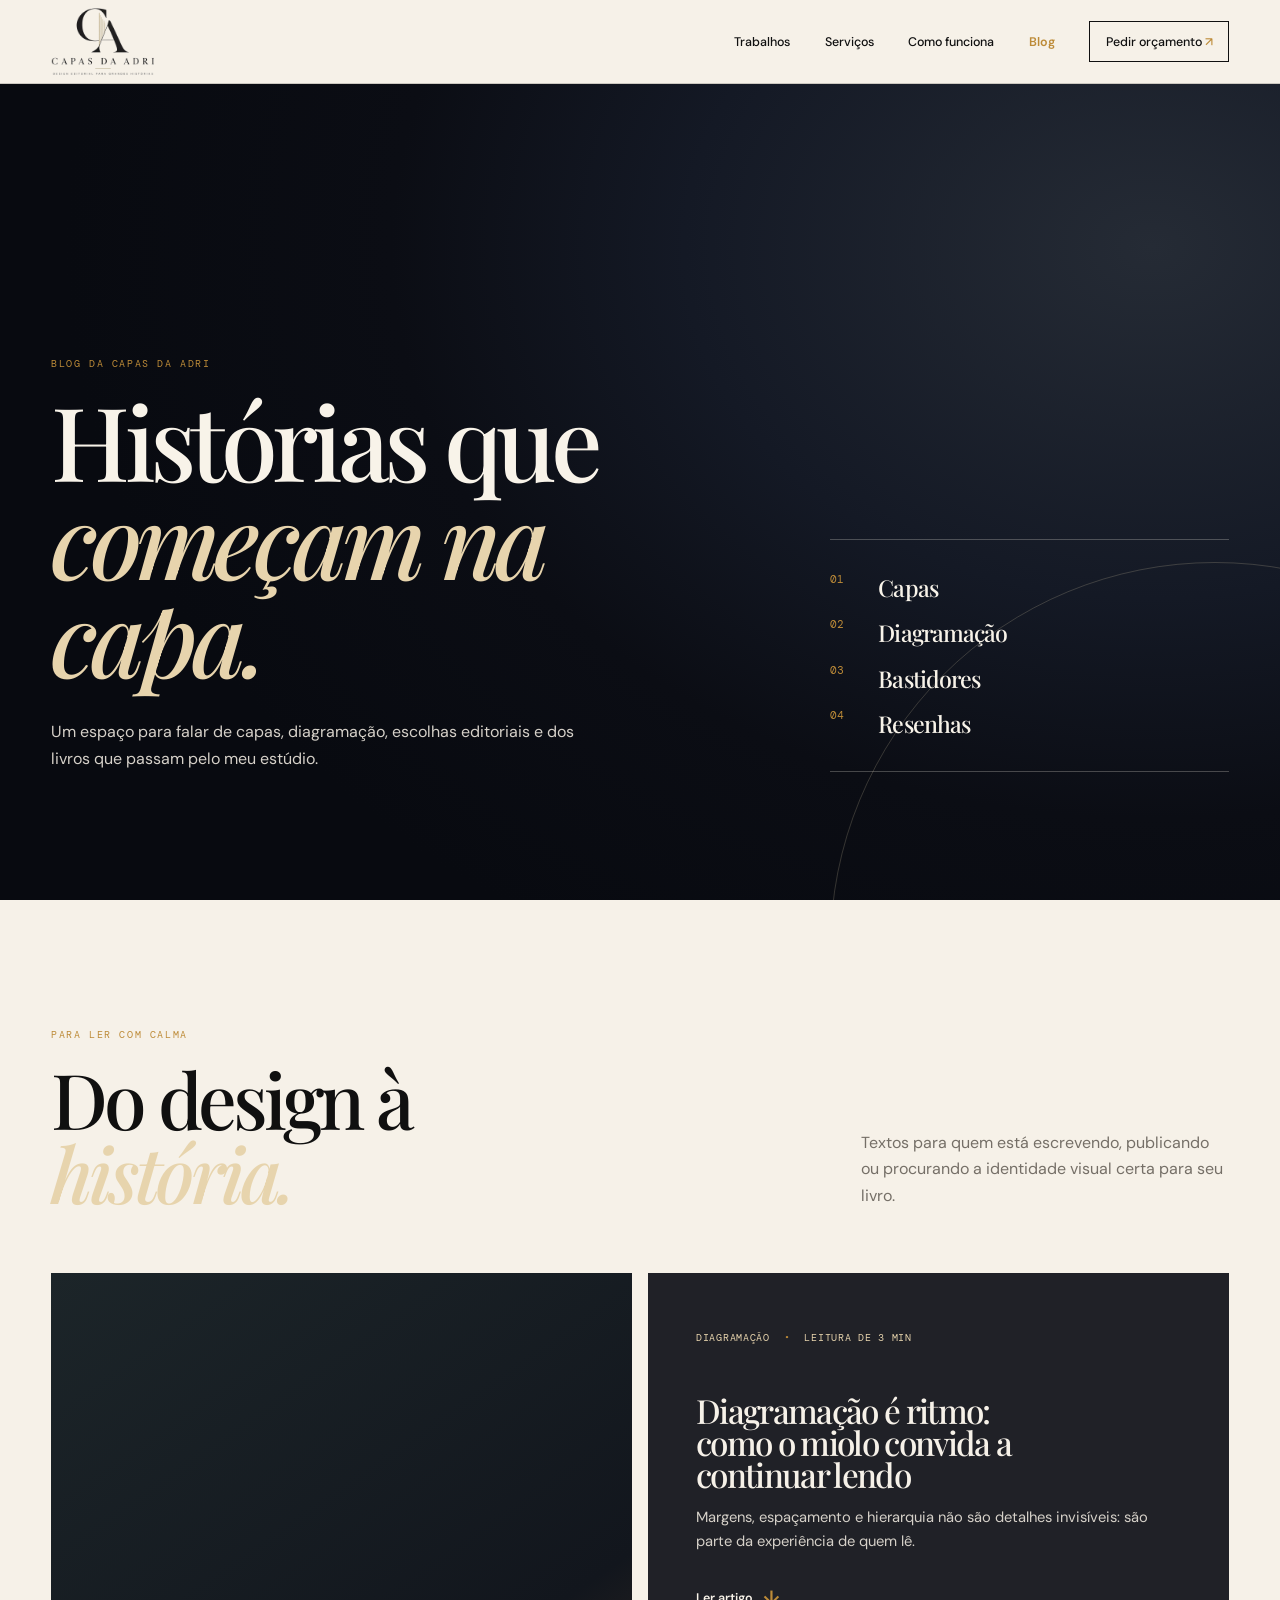
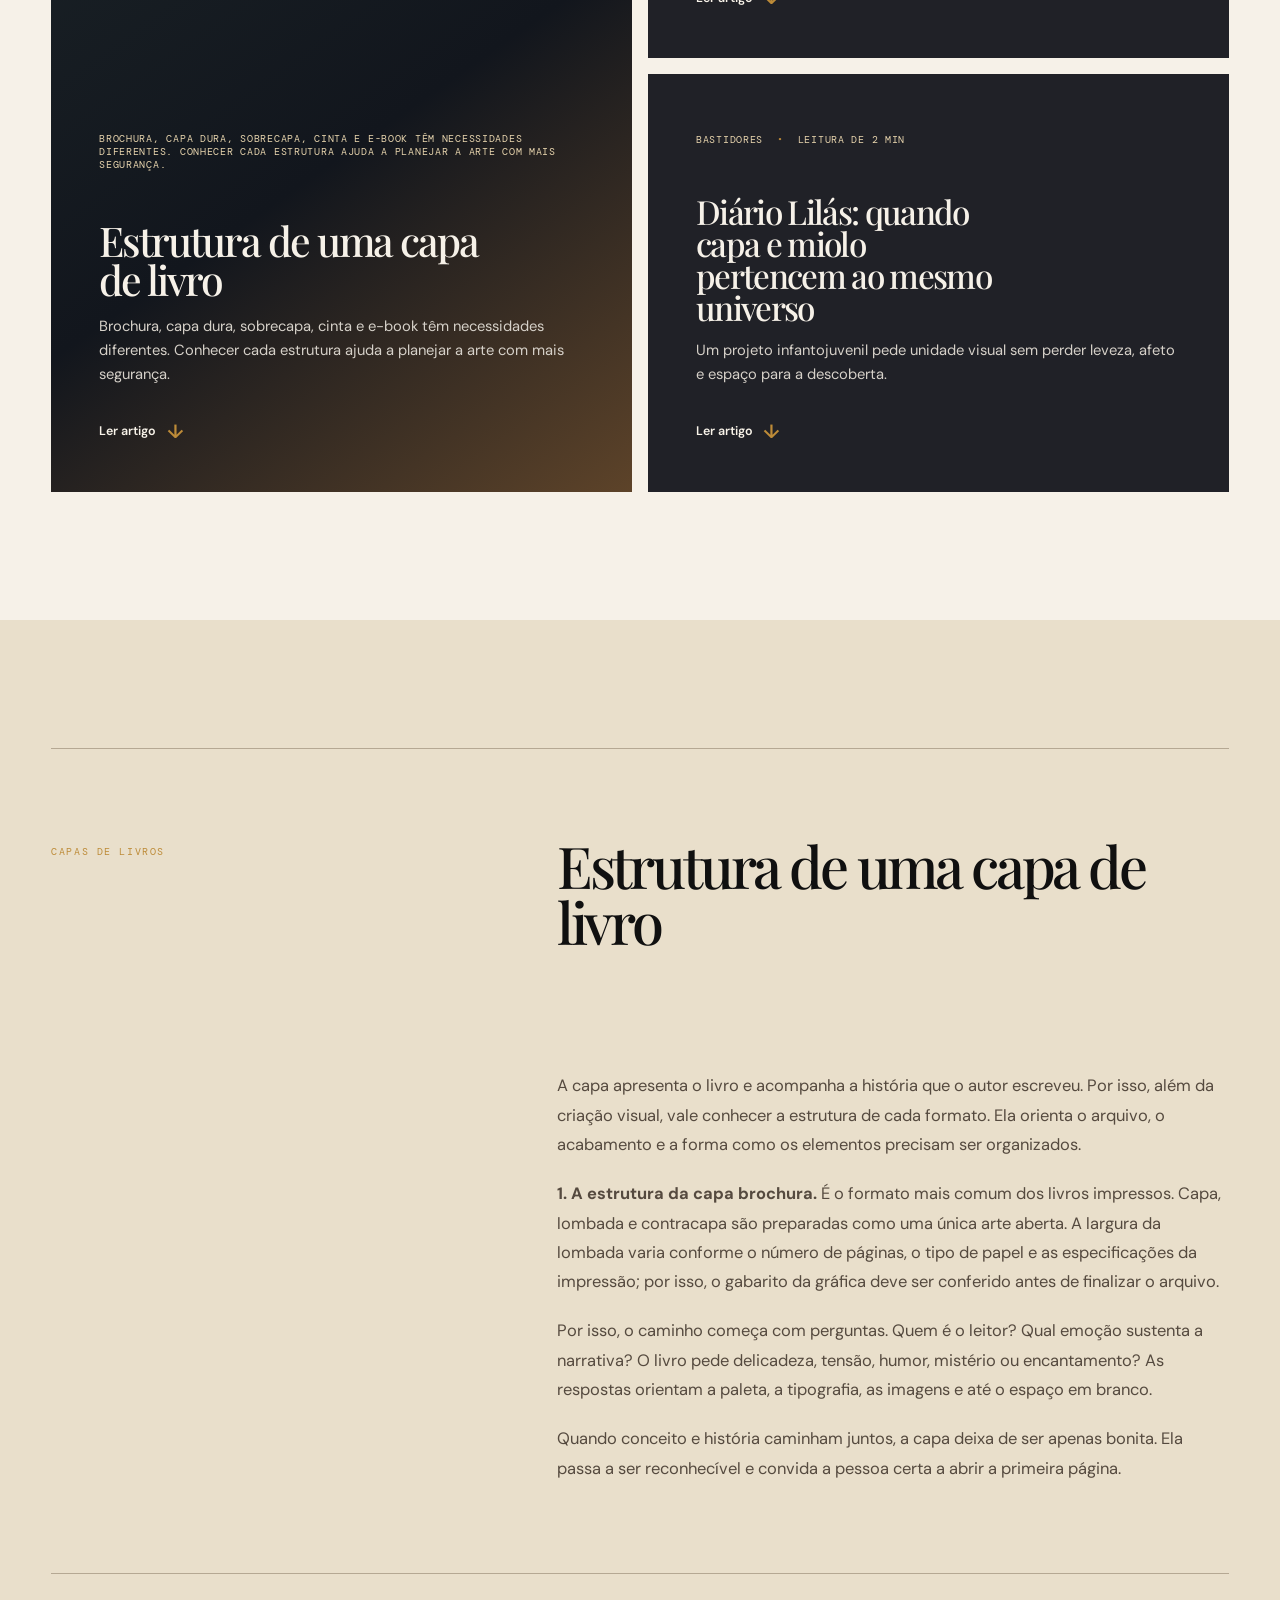
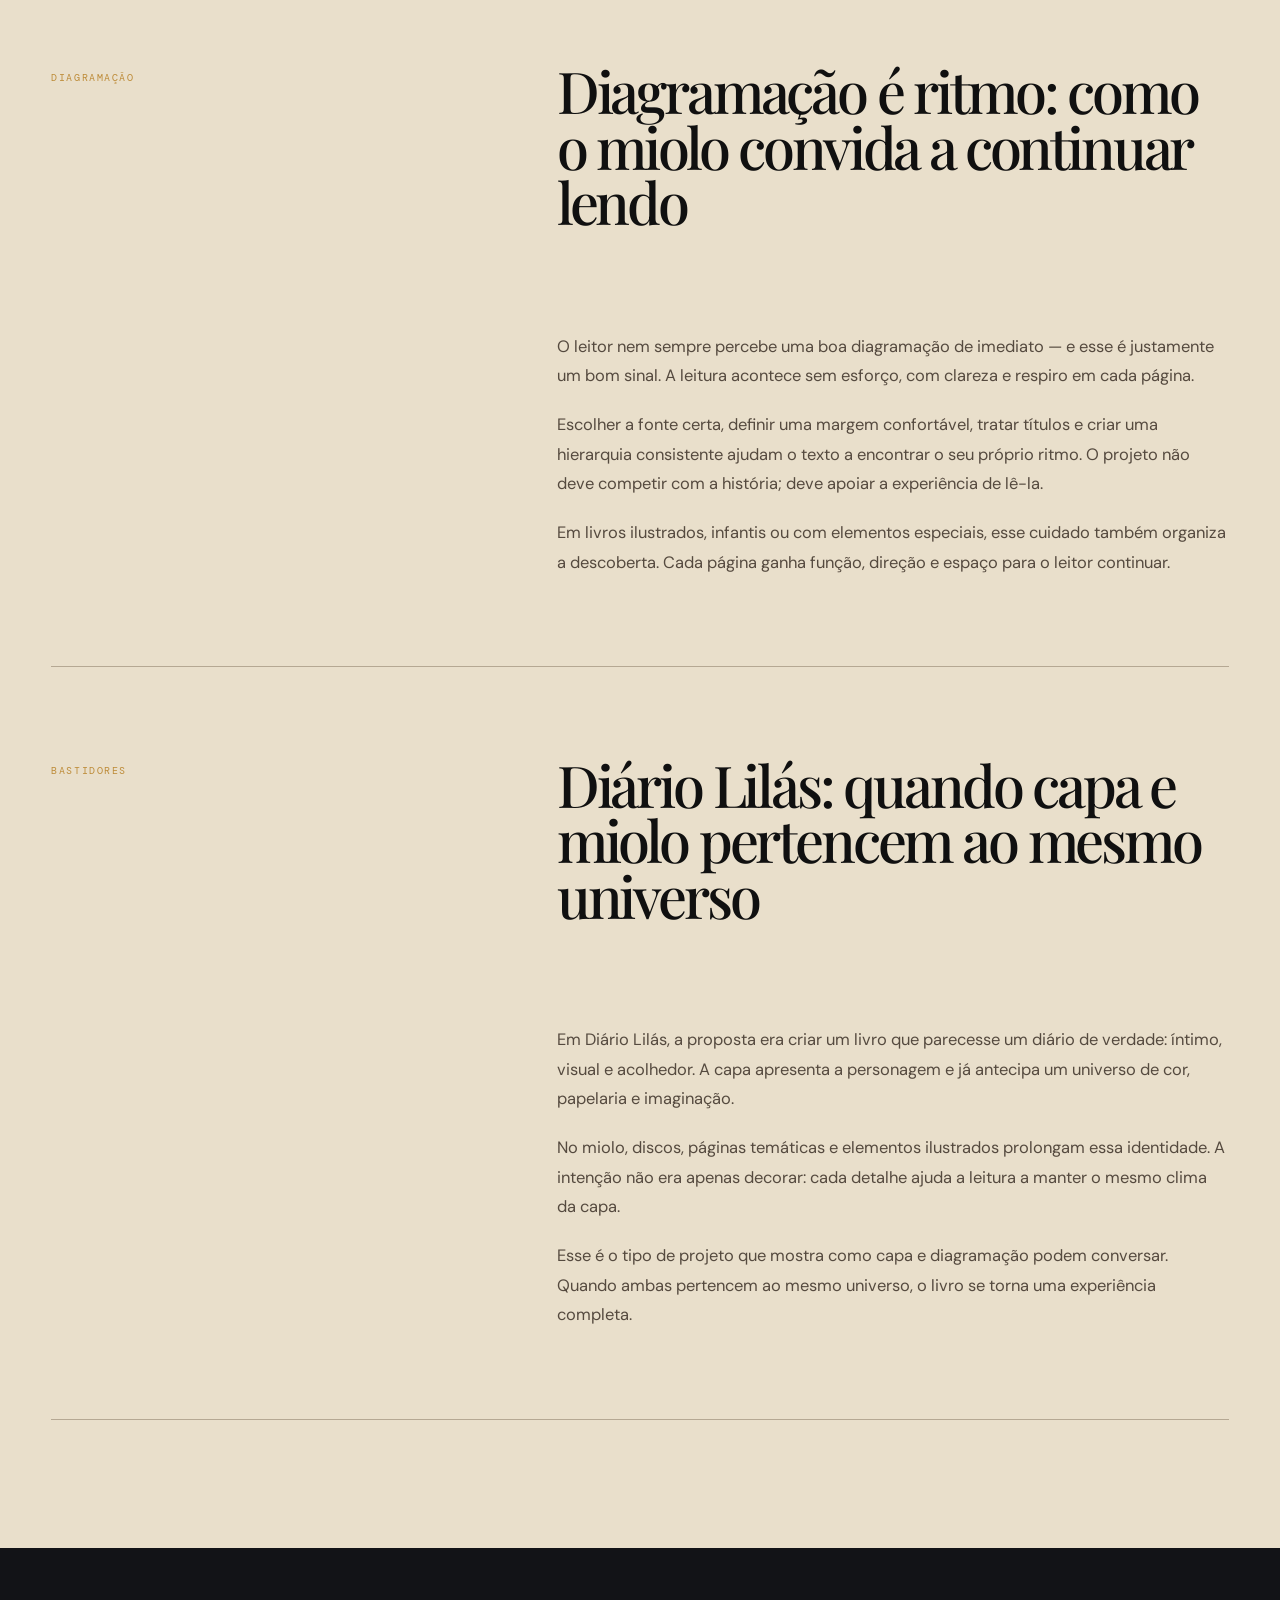
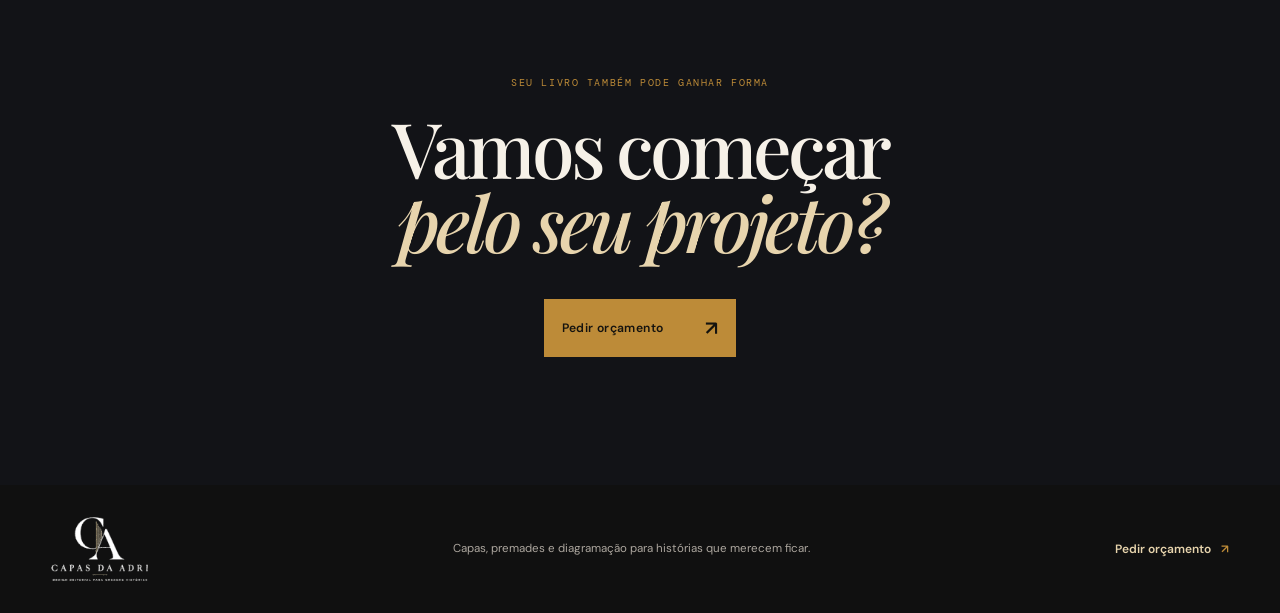
==== commit fef8e22e: "Update blog.html" ====
--- a/blog.html
+++ b/blog.html
@@ -5,13 +5,13 @@
     <meta name="viewport" content="width=device-width, initial-scale=1.0" />
     <meta name="description" content="Blog da Capas da Adri: capas de livros, diagramação editorial, bastidores de projetos e leituras para autores independentes." />
     <meta name="robots" content="index,follow,max-image-preview:large" />
-    <link rel="canonical" href="https://capas-da-adri-portfolio.adrianevalerioborges.chatgpt.site/blog.html" />
+    <link rel="canonical" href="https://capas-da-adri.github.io/blog.html" />
     <meta property="og:type" content="website" />
     <meta property="og:locale" content="pt_BR" />
     <meta property="og:site_name" content="Capas da Adri" />
     <meta property="og:title" content="Blog da Capas da Adri | Capas, diagramação e bastidores" />
     <meta property="og:description" content="Textos sobre design editorial, capas de livros, diagramação e os bastidores de histórias que ganharam forma." />
-    <meta property="og:url" content="https://capas-da-adri-portfolio.adrianevalerioborges.chatgpt.site/blog.html" />
+    <meta property="og:url" content="https://capas-da-adri.github.io/blog.html" />
     <meta name="theme-color" content="#0B0C11" />
     <title>Blog da Capas da Adri | Capas, diagramação e bastidores</title>
     <link rel="preconnect" href="https://fonts.googleapis.com" />
@@ -24,12 +24,12 @@
         "@context": "https://schema.org",
         "@type": "Blog",
         "name": "Blog da Capas da Adri",
-        "url": "https://capas-da-adri-portfolio.adrianevalerioborges.chatgpt.site/blog.html",
+        "url": "https://capas-da-adri.github.io/blog.html",
         "description": "Capas de livros, diagramação editorial, bastidores e leituras para autores independentes.",
         "blogPost": [
-          {"@type": "BlogPosting", "headline": "A capa precisa contar uma história antes da primeira página", "url": "https://capas-da-adri-portfolio.adrianevalerioborges.chatgpt.site/blog.html#artigo-capa"},
-          {"@type": "BlogPosting", "headline": "Diagramação é ritmo: como o miolo convida a continuar lendo", "url": "https://capas-da-adri-portfolio.adrianevalerioborges.chatgpt.site/blog.html#artigo-diagramacao"},
-          {"@type": "BlogPosting", "headline": "Diário Lilás: quando capa e miolo pertencem ao mesmo universo", "url": "https://capas-da-adri-portfolio.adrianevalerioborges.chatgpt.site/blog.html#artigo-diario-lilas"}
+          {"@type": "BlogPosting", "headline": "Estrutura de uma capa de livro", "url": "https://capas-da-adri.github.io/blog.html#artigo-capa"},
+          {"@type": "BlogPosting", "headline": "Diagramação é ritmo: como o miolo convida a continuar lendo", "url": "https://capas-da-adri.github.io/blog.html#artigo-diagramacao"},
+          {"@type": "BlogPosting", "headline": "Diário Lilás: quando capa e miolo pertencem ao mesmo universo", "url": "https://capas-da-adri.github.io/blog.html#artigo-diario-lilas"}
         ]
       }
     </script>
@@ -74,9 +74,9 @@
 
         <div class="post-grid">
           <article class="post-card post-card-featured">
-            <p class="post-meta">Capas de livros <span>•</span> Leitura de 3 min</p>
-            <h3>A capa precisa contar uma história antes da primeira página</h3>
-            <p>Antes de ser lido, um livro é sentido. Cor, imagem e tipografia já começam a preparar a pessoa para a história que vem depois.</p>
+            <p class="post-meta">Brochura, capa dura, sobrecapa, cinta e e-book têm necessidades diferentes. Conhecer cada estrutura ajuda a planejar a arte com mais segurança.</p>
+            <h3>Estrutura de uma capa de livro</h3>
+            <p>Brochura, capa dura, sobrecapa, cinta e e-book têm necessidades diferentes. Conhecer cada estrutura ajuda a planejar a arte com mais segurança.</p>
             <a href="#artigo-capa">Ler artigo <span>↓</span></a>
           </article>
           <article class="post-card">
@@ -97,9 +97,9 @@
       <section class="article-stack" aria-label="Artigos completos">
         <article class="reading-article" id="artigo-capa">
           <p class="eyebrow">Capas de livros</p>
-          <h2>A capa precisa contar uma história antes da primeira página</h2>
+          <h2>Estrutura de uma capa de livro</h2>
           <div class="article-body">
-            <p>Uma capa não precisa explicar o livro inteiro. Ela precisa abrir uma porta: sugerir atmosfera, gênero e a sensação que a história quer deixar. É o primeiro encontro entre a obra e quem ainda não a conhece.</p>
+            <p><p>A capa apresenta o livro e acompanha a história que o autor escreveu. Por isso, além da criação visual, vale conhecer a estrutura de cada formato. Ela orienta o arquivo, o acabamento e a forma como os elementos precisam ser organizados.</p> <p><strong>1. A estrutura da capa brochura.</strong> É o formato mais comum dos livros impressos. Capa, lombada e contracapa são preparadas como uma única arte aberta. A largura da lombada varia conforme o número de páginas, o tipo de papel e as especificações da impressão; por isso, o gabarito da gráfica deve ser conferido antes de finalizar o arquivo.</p></p>
             <p>Por isso, o caminho começa com perguntas. Quem é o leitor? Qual emoção sustenta a narrativa? O livro pede delicadeza, tensão, humor, mistério ou encantamento? As respostas orientam a paleta, a tipografia, as imagens e até o espaço em branco.</p>
             <p>Quando conceito e história caminham juntos, a capa deixa de ser apenas bonita. Ela passa a ser reconhecível e convida a pessoa certa a abrir a primeira página.</p>
           </div>
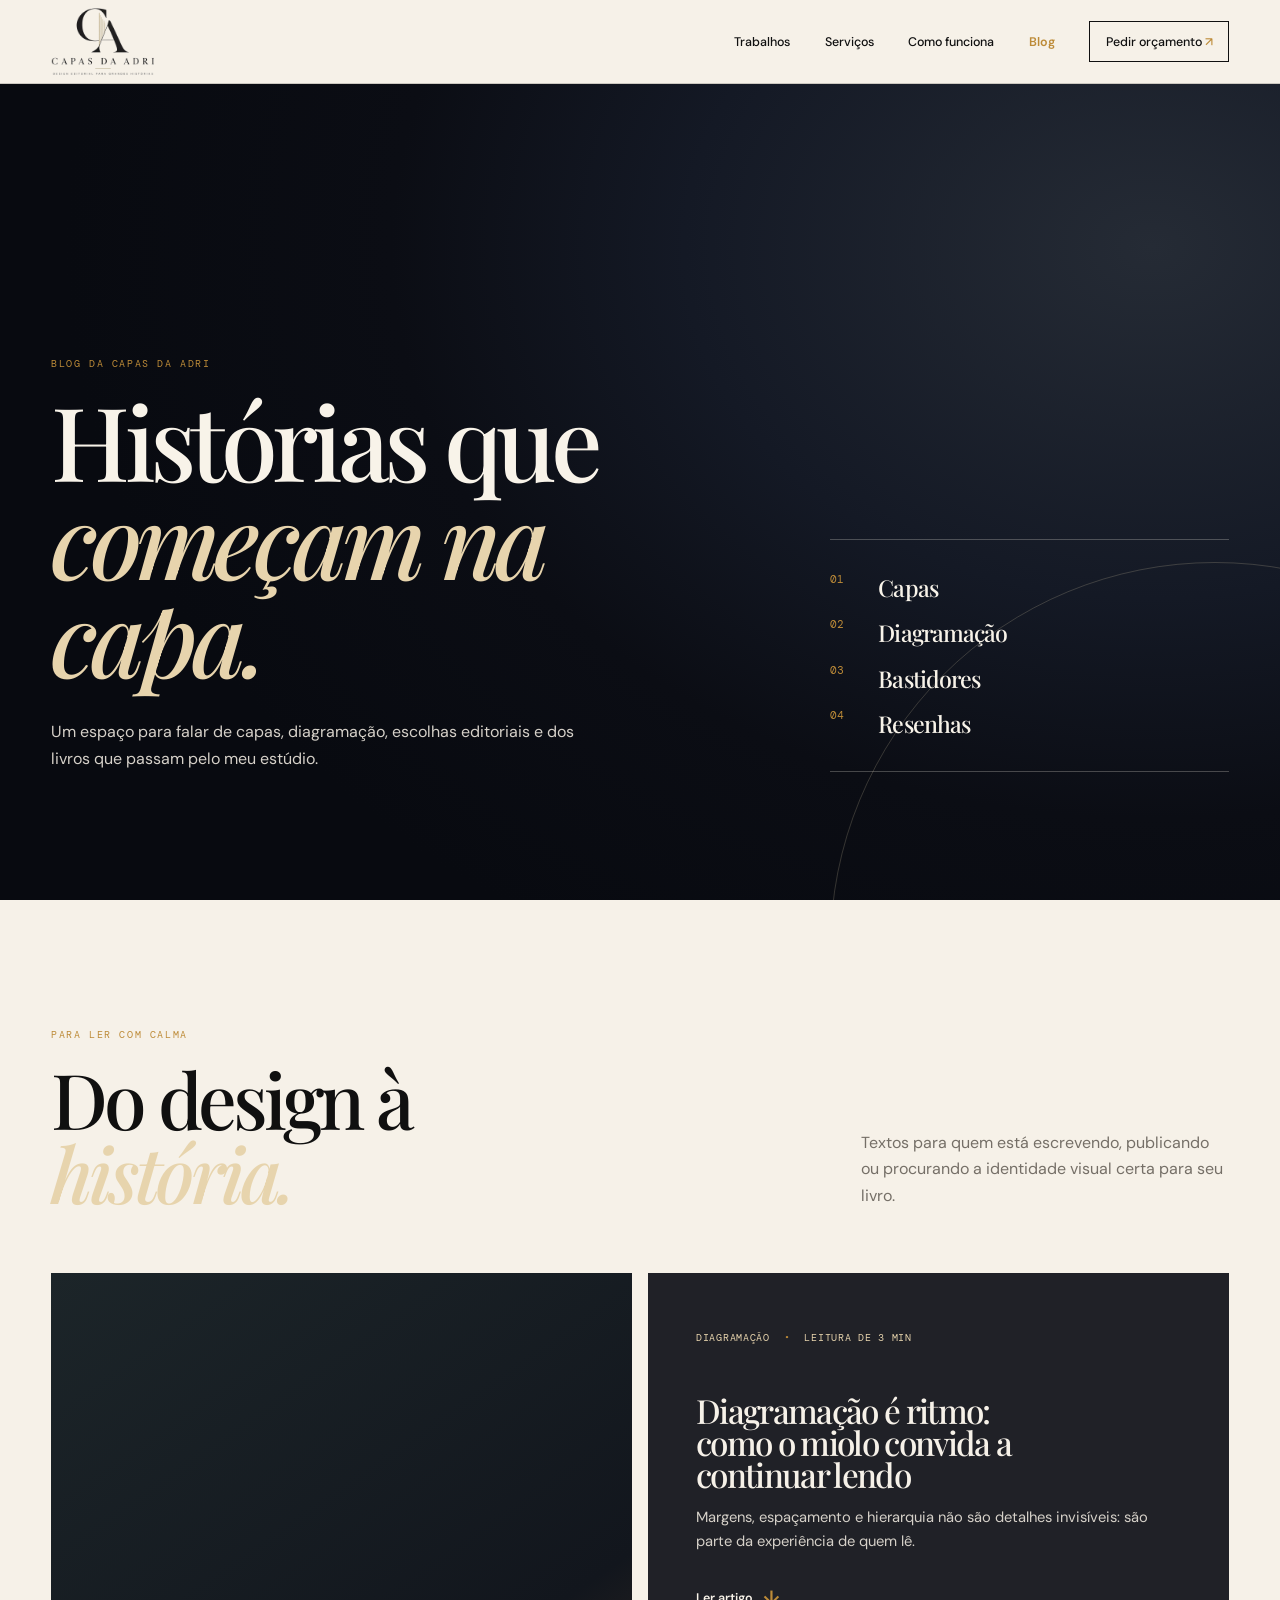
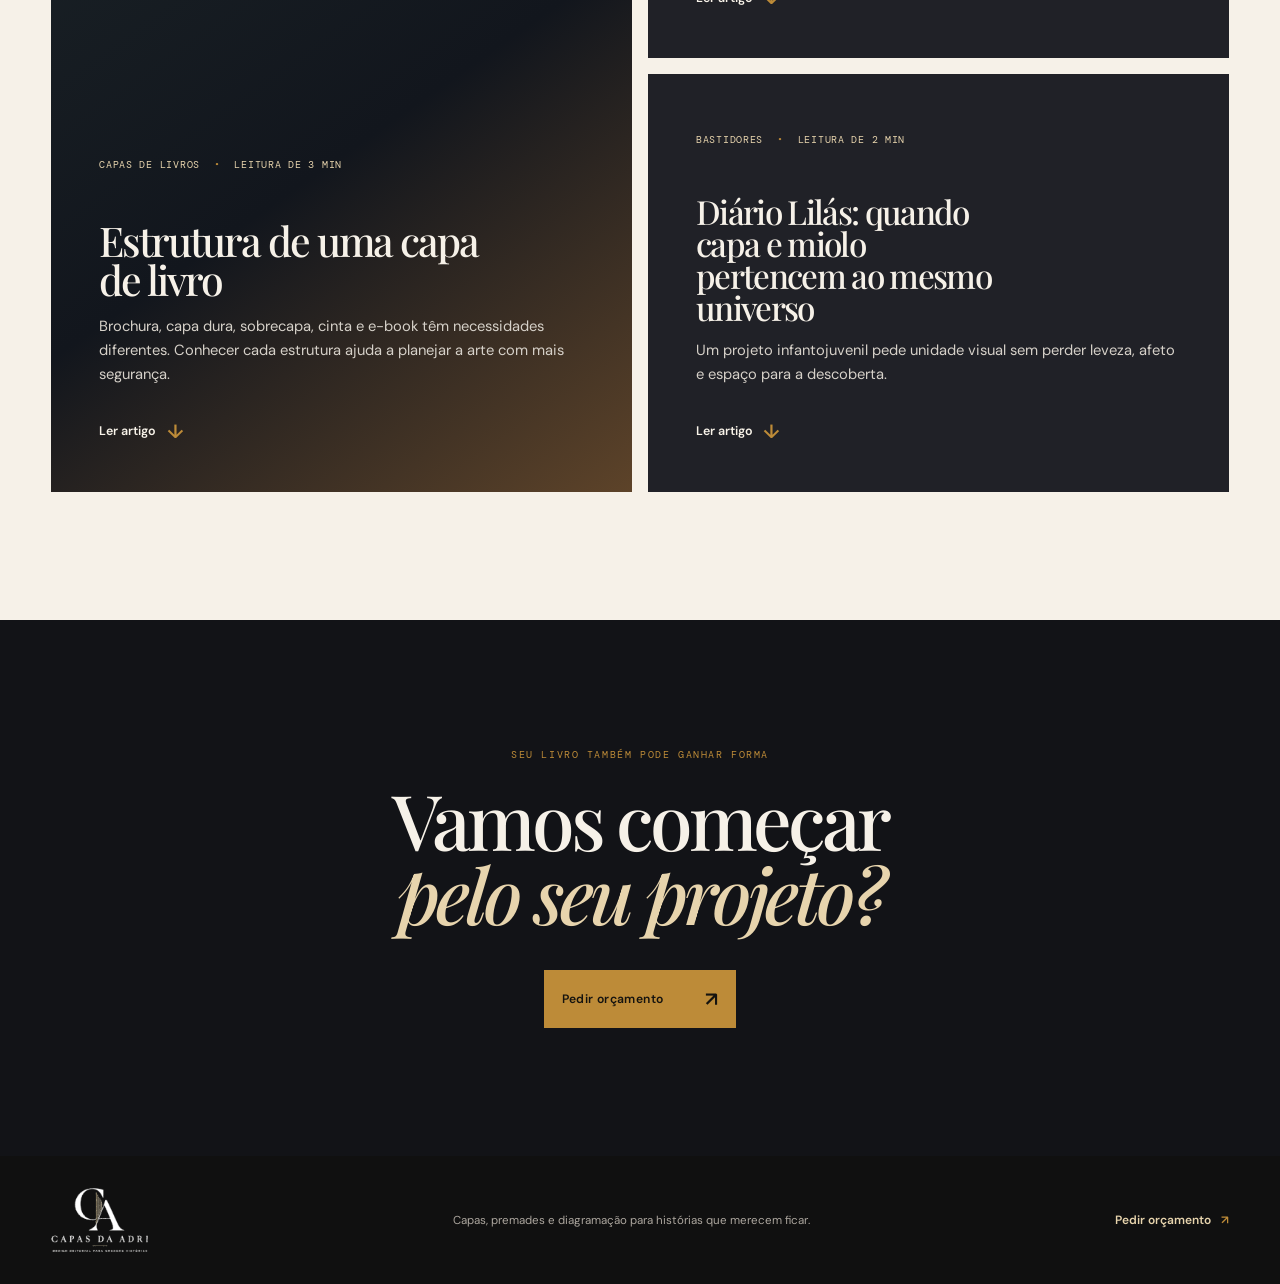
==== commit 1110433a: "Atualiza blog com artigos completos e métricas" ====
--- a/blog.html
+++ b/blog.html
@@ -27,9 +27,9 @@
         "url": "https://capas-da-adri.github.io/blog.html",
         "description": "Capas de livros, diagramação editorial, bastidores e leituras para autores independentes.",
         "blogPost": [
-          {"@type": "BlogPosting", "headline": "Estrutura de uma capa de livro", "url": "https://capas-da-adri.github.io/blog.html#artigo-capa"},
-          {"@type": "BlogPosting", "headline": "Diagramação é ritmo: como o miolo convida a continuar lendo", "url": "https://capas-da-adri.github.io/blog.html#artigo-diagramacao"},
-          {"@type": "BlogPosting", "headline": "Diário Lilás: quando capa e miolo pertencem ao mesmo universo", "url": "https://capas-da-adri.github.io/blog.html#artigo-diario-lilas"}
+          {"@type": "BlogPosting", "headline": "Estrutura de uma capa de livro", "url": "https://capas-da-adri.github.io/artigos/estrutura-capa-livro.html"},
+          {"@type": "BlogPosting", "headline": "Diagramação é ritmo: como o miolo convida a continuar lendo", "url": "https://capas-da-adri.github.io/artigos/diagramacao-ritmo.html"},
+          {"@type": "BlogPosting", "headline": "Diário Lilás: quando capa e miolo pertencem ao mesmo universo", "url": "https://capas-da-adri.github.io/artigos/diario-lilas.html"}
         ]
       }
     </script>
@@ -74,56 +74,24 @@
 
         <div class="post-grid">
           <article class="post-card post-card-featured">
-            <p class="post-meta">Brochura, capa dura, sobrecapa, cinta e e-book têm necessidades diferentes. Conhecer cada estrutura ajuda a planejar a arte com mais segurança.</p>
+            <p class="post-meta">Capas de livros <span>•</span> Leitura de 3 min</p>
             <h3>Estrutura de uma capa de livro</h3>
             <p>Brochura, capa dura, sobrecapa, cinta e e-book têm necessidades diferentes. Conhecer cada estrutura ajuda a planejar a arte com mais segurança.</p>
-            <a href="#artigo-capa">Ler artigo <span>↓</span></a>
+            <a href="artigos/estrutura-capa-livro.html">Ler artigo <span>↓</span></a>
           </article>
           <article class="post-card">
             <p class="post-meta">Diagramação <span>•</span> Leitura de 3 min</p>
             <h3>Diagramação é ritmo: como o miolo convida a continuar lendo</h3>
             <p>Margens, espaçamento e hierarquia não são detalhes invisíveis: são parte da experiência de quem lê.</p>
-            <a href="#artigo-diagramacao">Ler artigo <span>↓</span></a>
+            <a href="artigos/diagramacao-ritmo.html">Ler artigo <span>↓</span></a>
           </article>
           <article class="post-card">
             <p class="post-meta">Bastidores <span>•</span> Leitura de 2 min</p>
             <h3>Diário Lilás: quando capa e miolo pertencem ao mesmo universo</h3>
             <p>Um projeto infantojuvenil pede unidade visual sem perder leveza, afeto e espaço para a descoberta.</p>
-            <a href="#artigo-diario-lilas">Ler artigo <span>↓</span></a>
+            <a href="artigos/diario-lilas.html">Ler artigo <span>↓</span></a>
           </article>
         </div>
-      </section>
-
-      <section class="article-stack" aria-label="Artigos completos">
-        <article class="reading-article" id="artigo-capa">
-          <p class="eyebrow">Capas de livros</p>
-          <h2>Estrutura de uma capa de livro</h2>
-          <div class="article-body">
-            <p><p>A capa apresenta o livro e acompanha a história que o autor escreveu. Por isso, além da criação visual, vale conhecer a estrutura de cada formato. Ela orienta o arquivo, o acabamento e a forma como os elementos precisam ser organizados.</p> <p><strong>1. A estrutura da capa brochura.</strong> É o formato mais comum dos livros impressos. Capa, lombada e contracapa são preparadas como uma única arte aberta. A largura da lombada varia conforme o número de páginas, o tipo de papel e as especificações da impressão; por isso, o gabarito da gráfica deve ser conferido antes de finalizar o arquivo.</p></p>
-            <p>Por isso, o caminho começa com perguntas. Quem é o leitor? Qual emoção sustenta a narrativa? O livro pede delicadeza, tensão, humor, mistério ou encantamento? As respostas orientam a paleta, a tipografia, as imagens e até o espaço em branco.</p>
-            <p>Quando conceito e história caminham juntos, a capa deixa de ser apenas bonita. Ela passa a ser reconhecível e convida a pessoa certa a abrir a primeira página.</p>
-          </div>
-        </article>
-
-        <article class="reading-article" id="artigo-diagramacao">
-          <p class="eyebrow">Diagramação</p>
-          <h2>Diagramação é ritmo: como o miolo convida a continuar lendo</h2>
-          <div class="article-body">
-            <p>O leitor nem sempre percebe uma boa diagramação de imediato — e esse é justamente um bom sinal. A leitura acontece sem esforço, com clareza e respiro em cada página.</p>
-            <p>Escolher a fonte certa, definir uma margem confortável, tratar títulos e criar uma hierarquia consistente ajudam o texto a encontrar o seu próprio ritmo. O projeto não deve competir com a história; deve apoiar a experiência de lê-la.</p>
-            <p>Em livros ilustrados, infantis ou com elementos especiais, esse cuidado também organiza a descoberta. Cada página ganha função, direção e espaço para o leitor continuar.</p>
-          </div>
-        </article>
-
-        <article class="reading-article" id="artigo-diario-lilas">
-          <p class="eyebrow">Bastidores</p>
-          <h2>Diário Lilás: quando capa e miolo pertencem ao mesmo universo</h2>
-          <div class="article-body">
-            <p>Em Diário Lilás, a proposta era criar um livro que parecesse um diário de verdade: íntimo, visual e acolhedor. A capa apresenta a personagem e já antecipa um universo de cor, papelaria e imaginação.</p>
-            <p>No miolo, discos, páginas temáticas e elementos ilustrados prolongam essa identidade. A intenção não era apenas decorar: cada detalhe ajuda a leitura a manter o mesmo clima da capa.</p>
-            <p>Esse é o tipo de projeto que mostra como capa e diagramação podem conversar. Quando ambas pertencem ao mesmo universo, o livro se torna uma experiência completa.</p>
-          </div>
-        </article>
       </section>
 
       <section class="blog-cta">
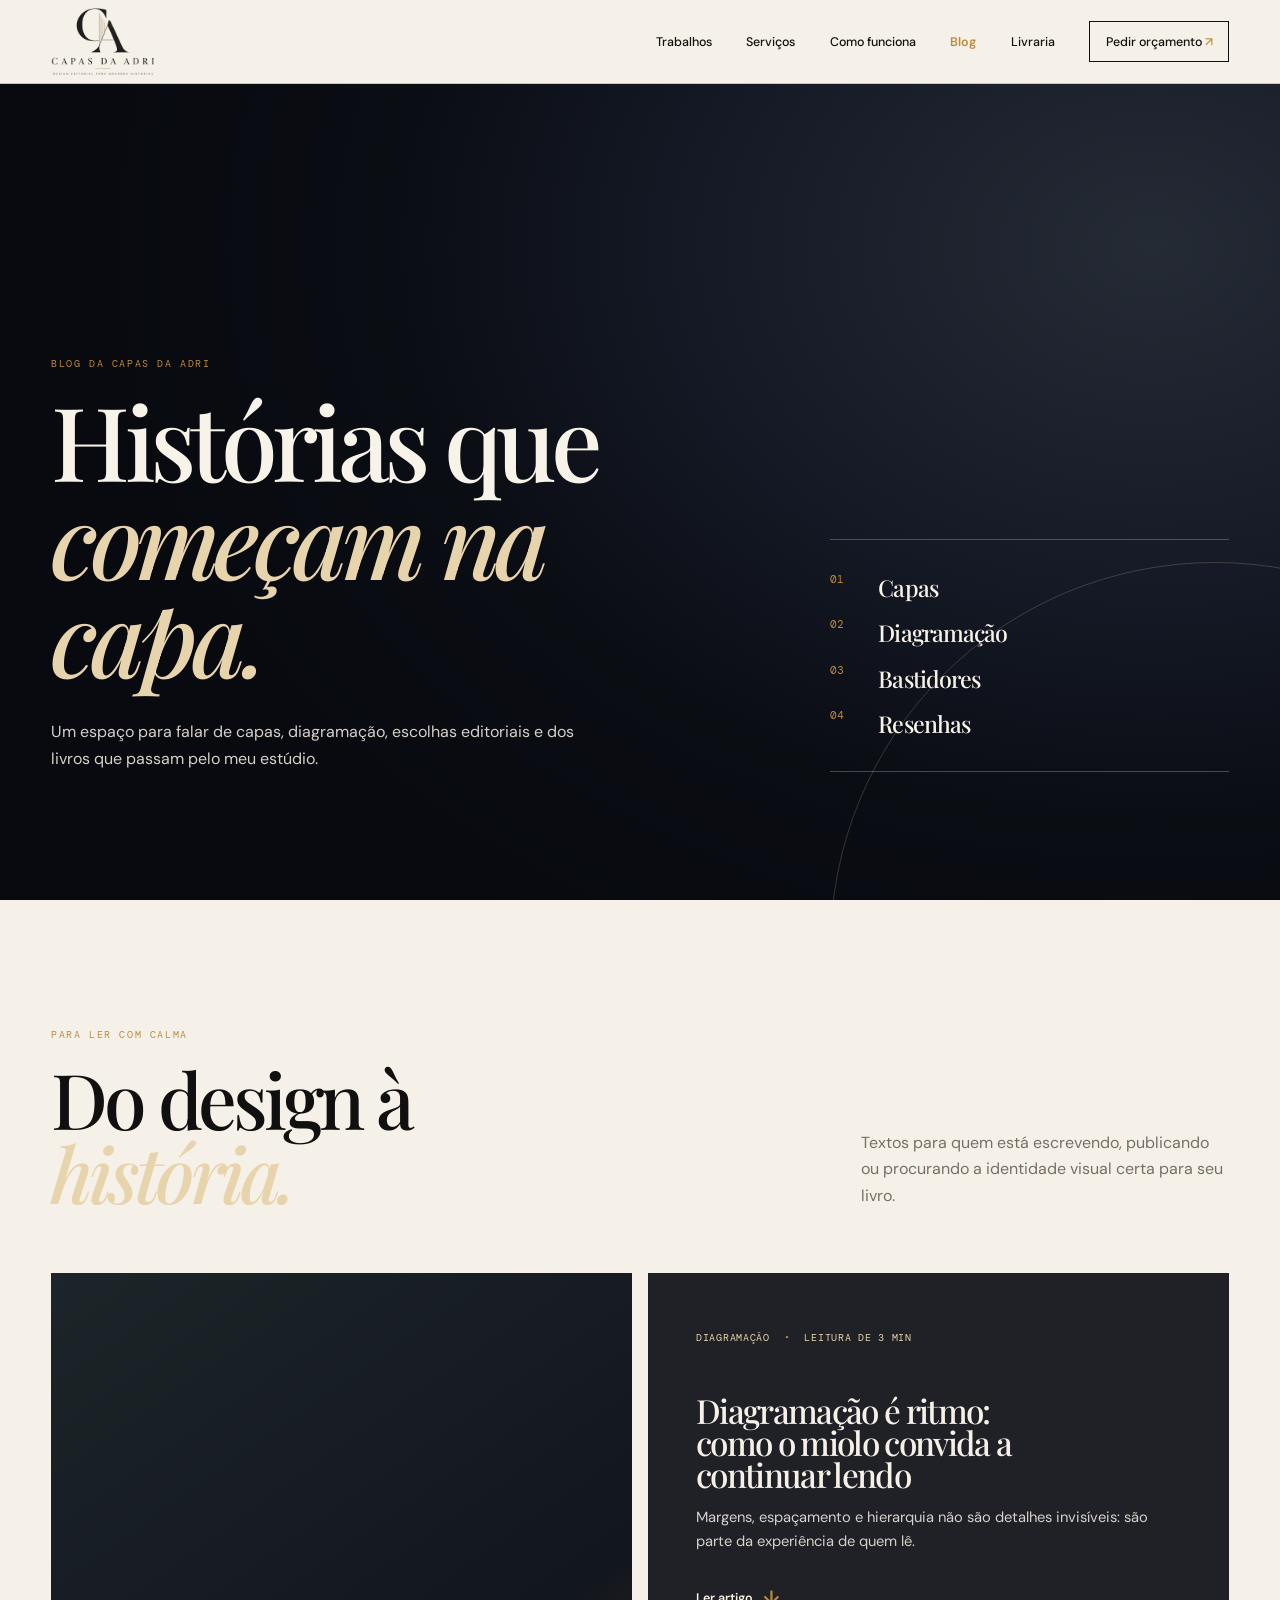
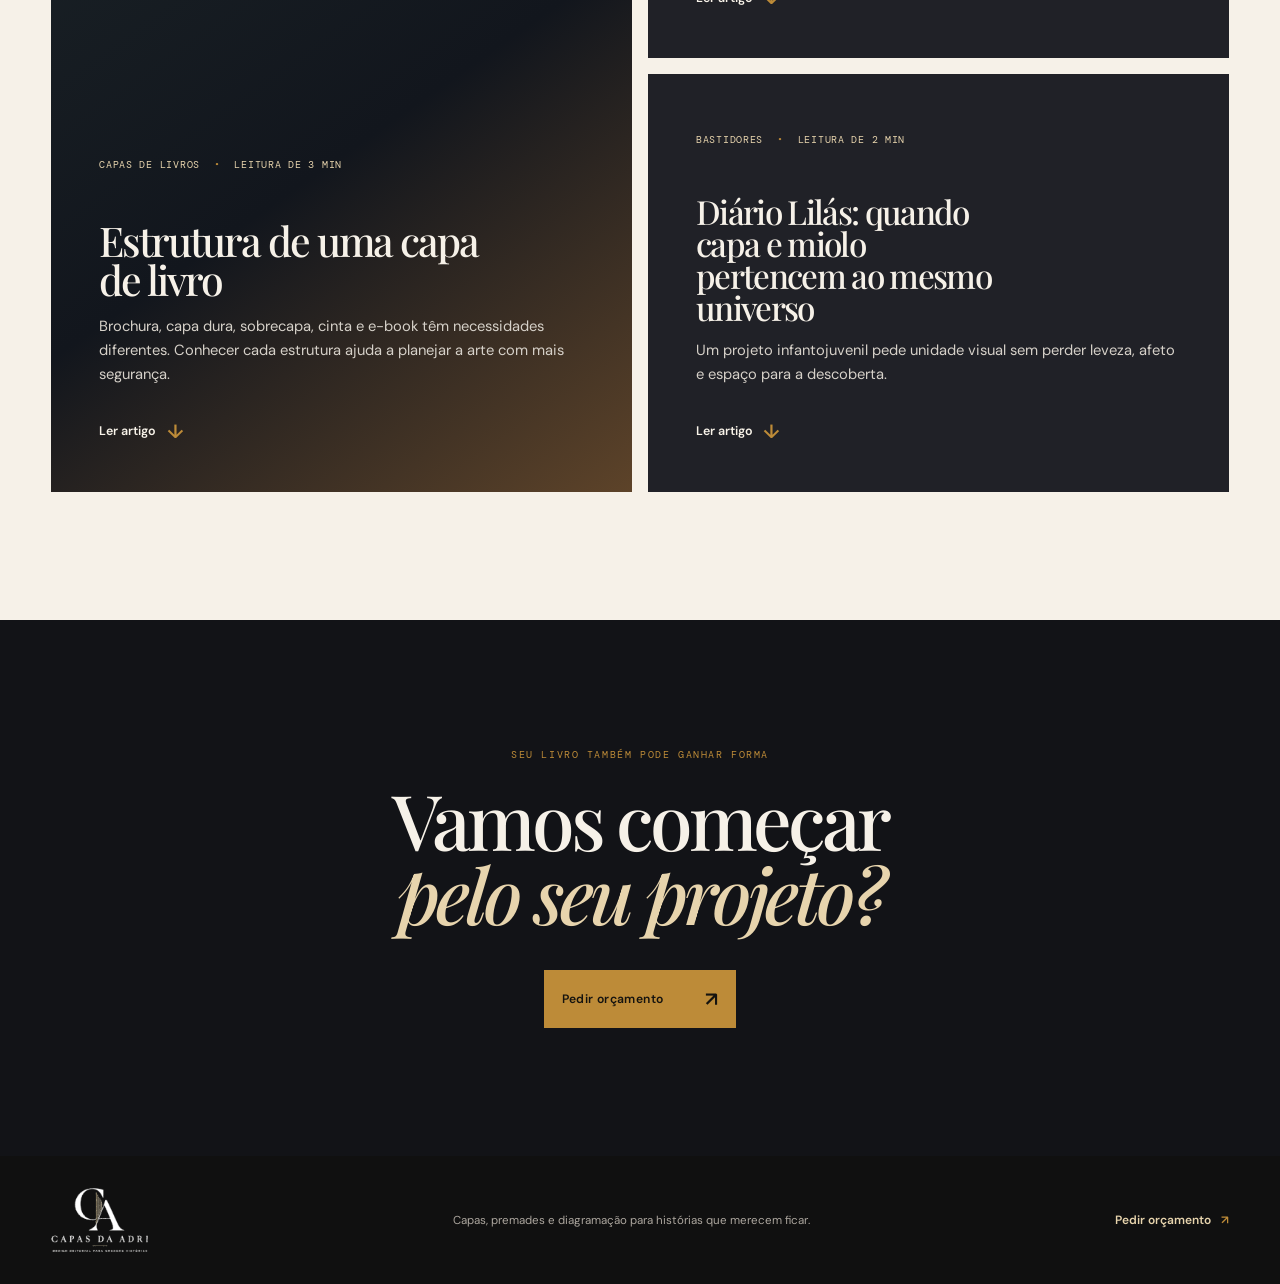
==== commit c98518f0: "Adicionar Livraria ao menu do blog" ====
--- a/blog.html
+++ b/blog.html
@@ -1,6 +1,14 @@
 <!doctype html>
 <html lang="pt-BR">
   <head>
+    <!-- Google tag (gtag.js) -->
+    <script async src="https://www.googletagmanager.com/gtag/js?id=G-YYPZREW0HH"></script>
+    <script>
+      window.dataLayer = window.dataLayer || [];
+      function gtag(){dataLayer.push(arguments);}
+      gtag('js', new Date());
+      gtag('config', 'G-YYPZREW0HH');
+    </script>
     <meta charset="UTF-8" />
     <meta name="viewport" content="width=device-width, initial-scale=1.0" />
     <meta name="description" content="Blog da Capas da Adri: capas de livros, diagramação editorial, bastidores de projetos e leituras para autores independentes." />
@@ -44,6 +52,7 @@
         <a href="index.html#servicos">Serviços</a>
         <a href="index.html#processo">Como funciona</a>
         <a href="blog.html" aria-current="page">Blog</a>
+        <a href="livraria.html">Livraria</a>
         <a class="nav-cta" href="index.html#orcamento">Pedir orçamento <i>↗</i></a>
       </nav>
     </header>
--- a/styles.css
+++ b/styles.css
@@ -19,3 +19,12 @@
 .hero-proof{position:static;margin-top:clamp(2.25rem,5vw,4.5rem);max-width:100%;padding-top:.8rem}
 .scroll-cue{left:auto;right:clamp(1.25rem,4vw,4.5rem);bottom:.35rem;z-index:4}
 @media (max-width:800px){.hero-copy{padding-bottom:4.5rem}.hero-proof{margin-top:2rem}}
+
+/* Carta da Adri */
+.newsletter-section{background:#1b1b1a;color:#f6f1e8;padding:clamp(5rem,10vw,10rem) clamp(1.25rem,4vw,4.5rem);display:grid;grid-template-columns:.9fr 1.1fr;gap:clamp(3rem,8vw,9rem);align-items:center}
+.newsletter-copy h2{font-size:clamp(3rem,6vw,6.4rem)}
+.newsletter-copy>p:not(.eyebrow){max-width:29rem;line-height:1.65;color:#d6d1c9;margin:2rem 0 0;font-size:.95rem}
+.newsletter-copy .newsletter-note{font-family:var(--mono);font-size:.62rem;letter-spacing:.04em;color:#aaa39a;margin-top:1.5rem}
+.newsletter-embed{background:#f6f1e8;border:1px solid rgba(231,212,173,.32);box-shadow:0 24px 60px rgba(0,0,0,.25);padding:clamp(.5rem,1.6vw,1rem)}
+.newsletter-embed iframe{display:block;width:100%;max-width:540px;min-height:305px;margin:0 auto;border:0}
+@media (max-width:800px){.newsletter-section{grid-template-columns:1fr}.newsletter-embed{width:100%}}
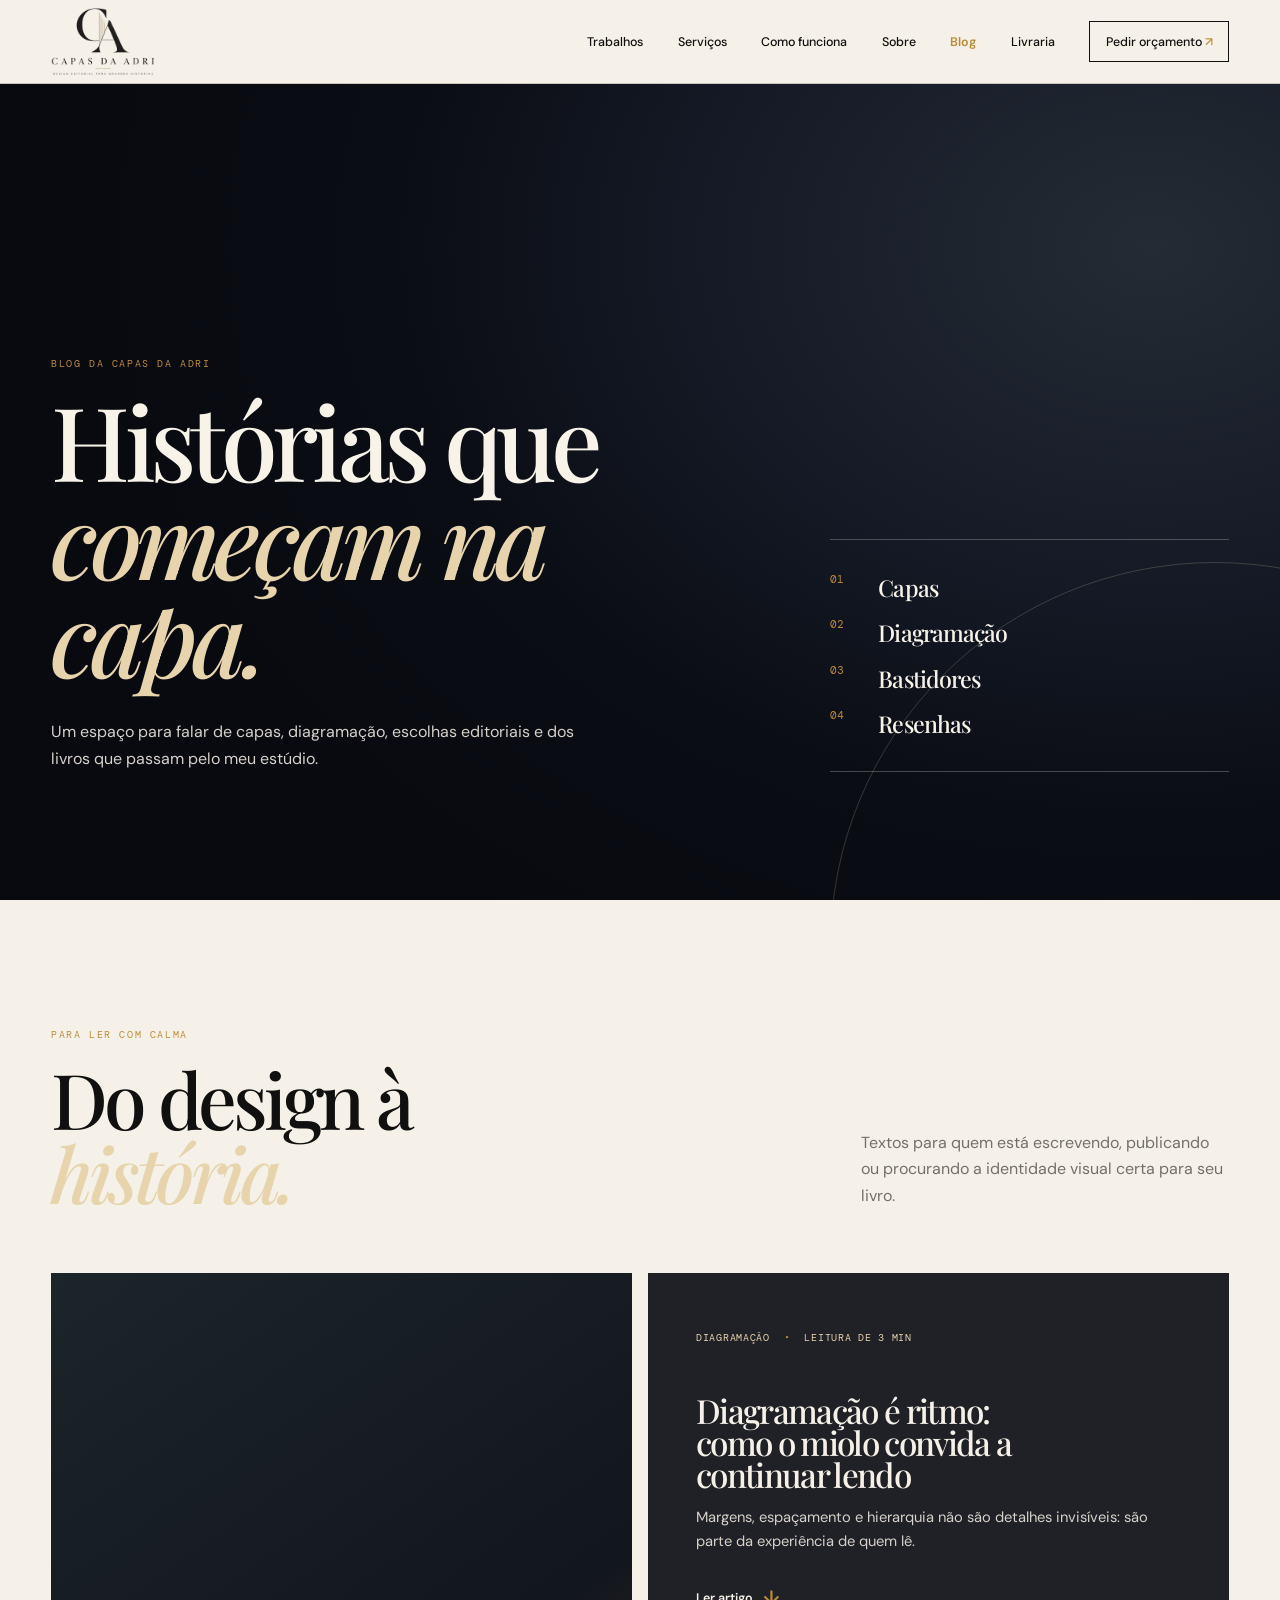
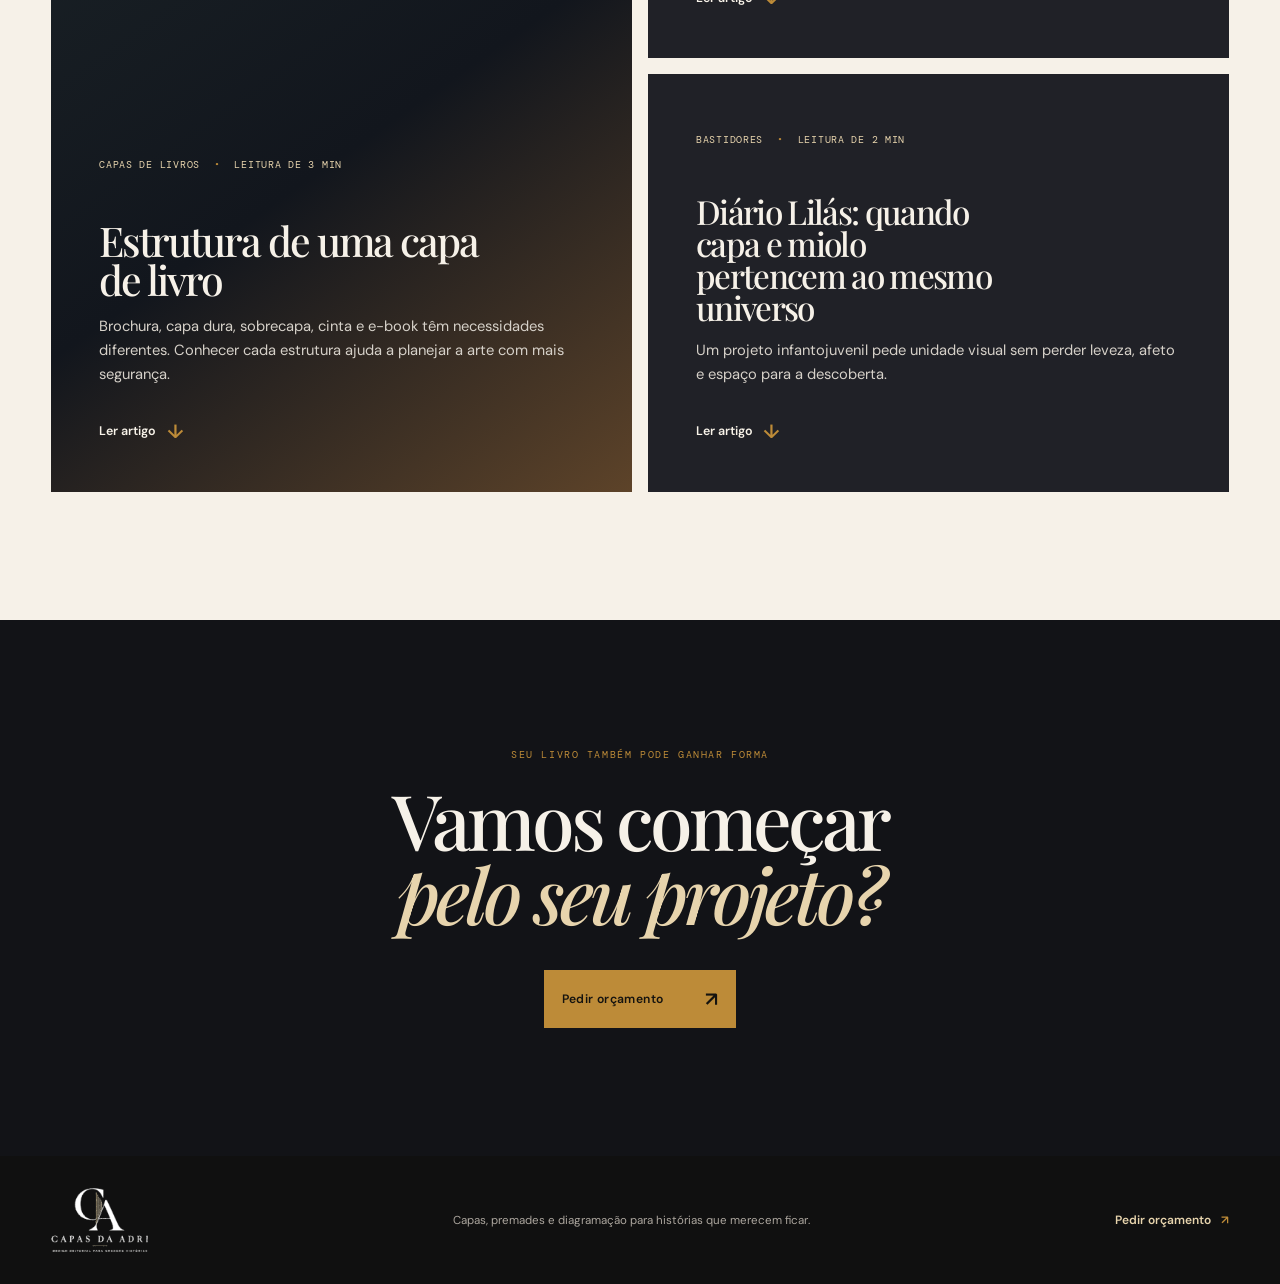
==== commit e80cdfad: "Adicionar página Sobre ao menu" ====
--- a/blog.html
+++ b/blog.html
@@ -51,6 +51,7 @@
         <a href="index.html#trabalhos">Trabalhos</a>
         <a href="index.html#servicos">Serviços</a>
         <a href="index.html#processo">Como funciona</a>
+        <a href="sobre.html">Sobre</a>
         <a href="blog.html" aria-current="page">Blog</a>
         <a href="livraria.html">Livraria</a>
         <a class="nav-cta" href="index.html#orcamento">Pedir orçamento <i>↗</i></a>
